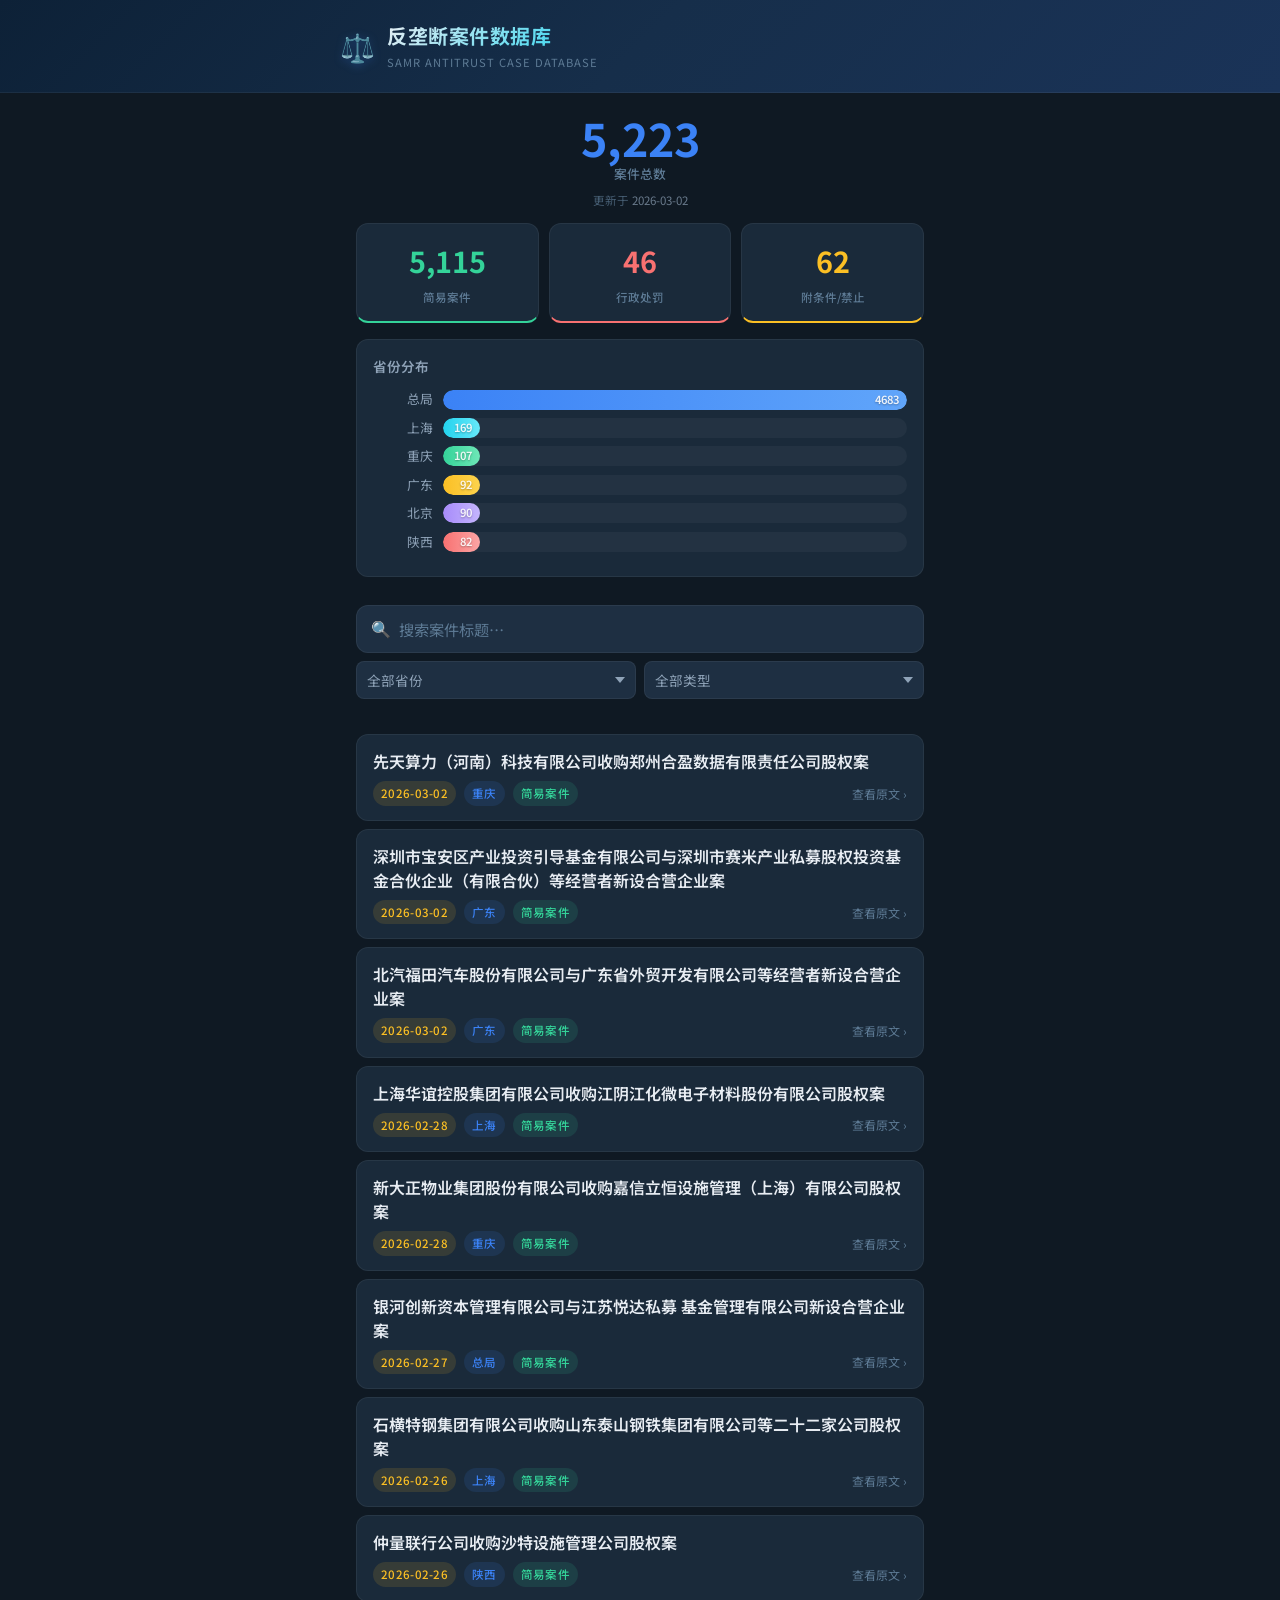
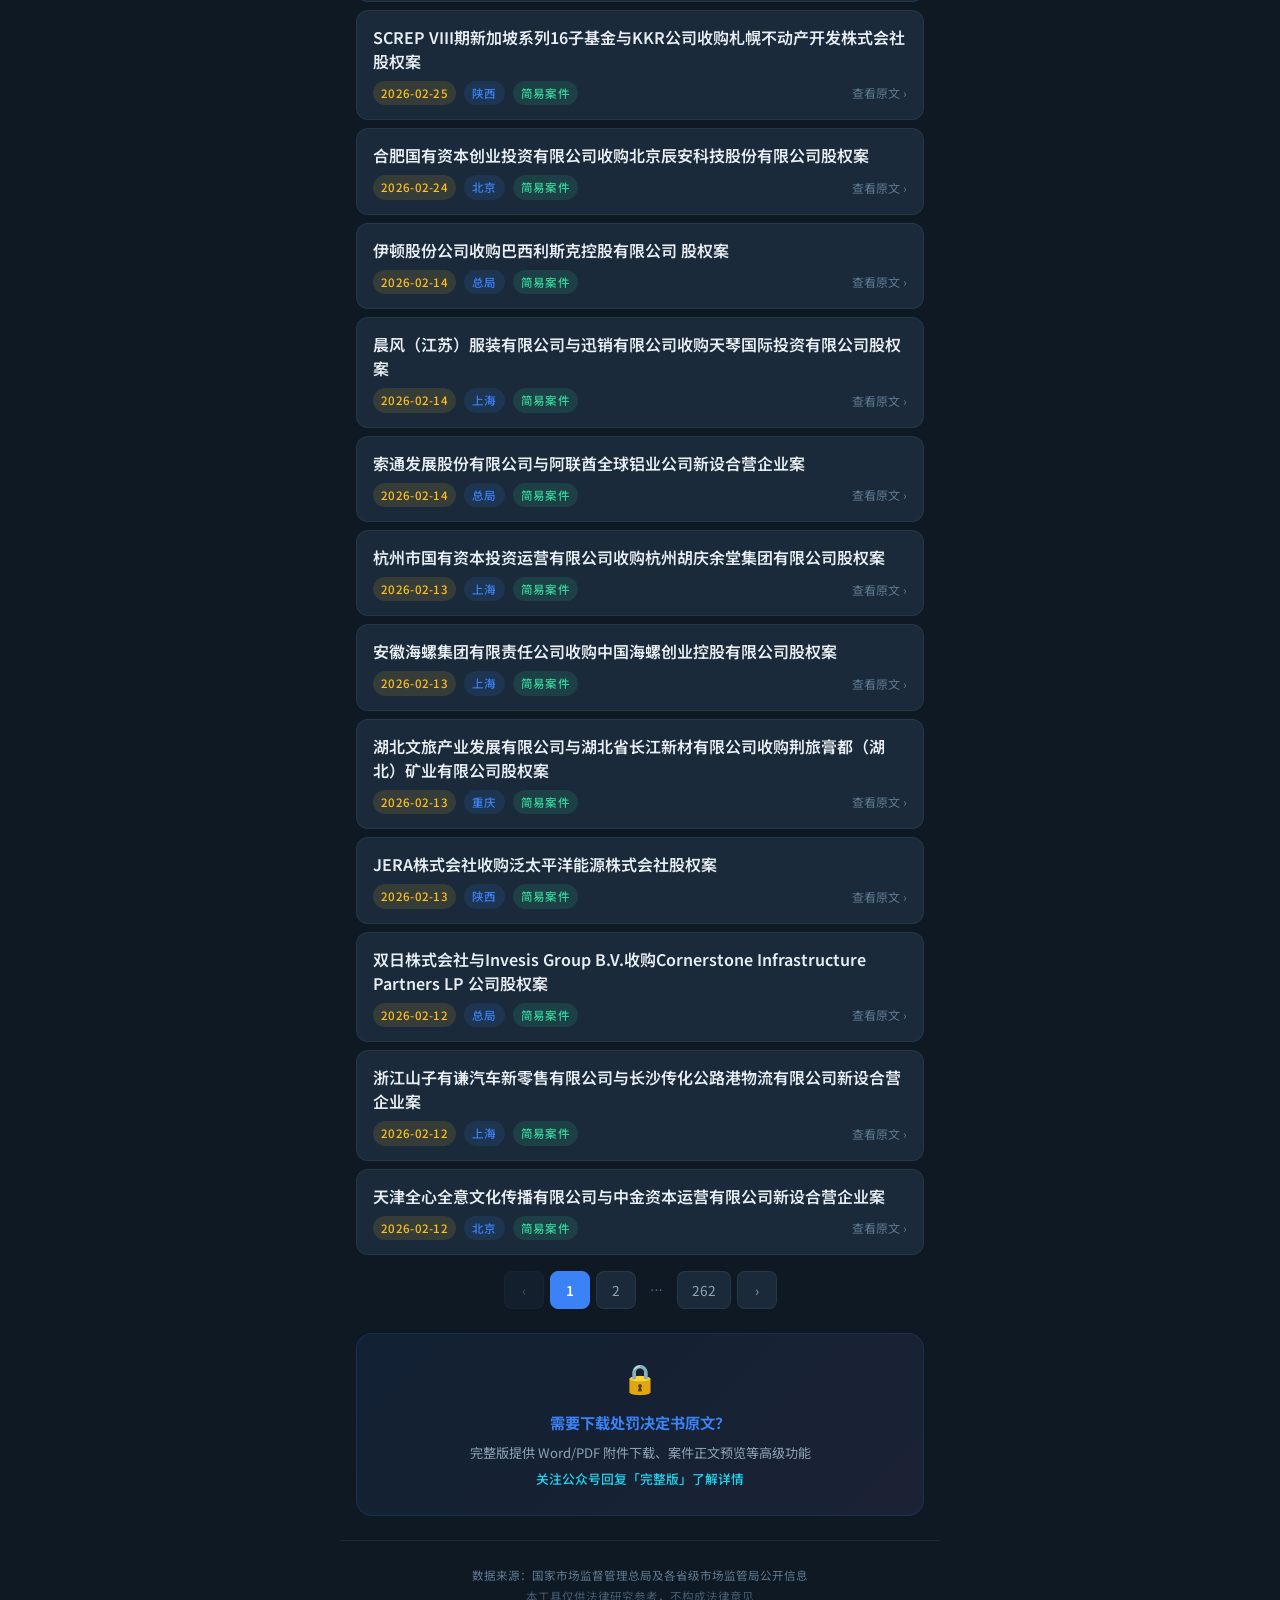
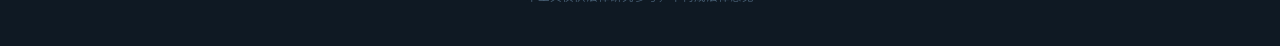
==== index.html @ b4201fc4 "Auto-deploy from samr-viewer 2026-03-03 07:52 UTC" ====
<!DOCTYPE html>
<html lang="zh-CN">

<head>
    <meta charset="UTF-8">
    <meta name="viewport" content="width=device-width, initial-scale=1.0, maximum-scale=1.0, user-scalable=no">
    <meta name="description" content="反垄断案件数据库 — 查询全国市场监管总局反垄断执法案件信息">
    <meta name="format-detection" content="telephone=no">
    <title>反垄断案件数据库</title>
    <link rel="preconnect" href="https://fonts.googleapis.com">
    <link rel="preconnect" href="https://fonts.gstatic.com" crossorigin>
    <link
        href="https://fonts.googleapis.com/css2?family=Inter:wght@400;500;600;700&family=Noto+Sans+SC:wght@400;500;600;700&display=swap"
        rel="stylesheet">
    <link rel="stylesheet" href="style.css">
</head>

<body>
    <!-- Header -->
    <header class="header">
        <div class="header-inner">
            <div class="logo">
                <span class="logo-icon">⚖️</span>
                <div class="logo-text">
                    <h1>反垄断案件数据库</h1>
                    <p class="subtitle">SAMR Antitrust Case Database</p>
                </div>
            </div>
        </div>
    </header>

    <!-- Stats Dashboard -->
    <section class="stats-section" id="stats-section">
        <div class="stats-header">
            <div class="stat-total-big" id="stat-total">—</div>
            <div class="stat-total-label">案件总数</div>
            <div class="stat-updated-small">更新于 <span id="stat-updated">—</span></div>
        </div>

        <div class="stats-grid">
            <div class="stat-card stat-cat-jyaj">
                <div class="stat-number" id="stat-jyaj">—</div>
                <div class="stat-label">简易案件</div>
            </div>
            <div class="stat-card stat-cat-xzcf">
                <div class="stat-number" id="stat-xzcf">—</div>
                <div class="stat-label">行政处罚</div>
            </div>
            <div class="stat-card stat-cat-ftj">
                <div class="stat-number" id="stat-ftj">—</div>
                <div class="stat-label">附条件/禁止</div>
            </div>
        </div>

        <!-- Province Distribution -->
        <div class="province-chart" id="province-chart">
            <h3 class="chart-title">省份分布</h3>
            <div class="chart-bars" id="chart-bars"></div>
        </div>
    </section>

    <!-- Search & Filter Bar -->
    <section class="search-section">
        <div class="search-bar">
            <span class="search-icon">🔍</span>
            <input type="text" id="search-input" placeholder="搜索案件标题…" autocomplete="off">
            <button class="clear-btn" id="clear-btn" title="清除搜索">✕</button>
        </div>
        <div class="filter-row">
            <select id="filter-province" class="filter-select">
                <option value="">全部省份</option>
            </select>
            <select id="filter-category" class="filter-select">
                <option value="">全部类型</option>
            </select>
        </div>
        <div class="result-count" id="result-count"></div>
    </section>

    <!-- Case List -->
    <section class="case-list" id="case-list">
        <div class="loading" id="loading">
            <div class="spinner"></div>
            <p>加载案件数据中…</p>
        </div>
    </section>

    <!-- Pagination -->
    <div class="pagination" id="pagination"></div>

    <!-- Upsell Banner -->
    <section class="upsell-banner">
        <div class="upsell-content">
            <span class="upsell-icon">🔒</span>
            <p><strong>需要下载处罚决定书原文？</strong></p>
            <p class="upsell-desc">完整版提供 Word/PDF 附件下载、案件正文预览等高级功能</p>
            <p class="upsell-contact">关注公众号回复「完整版」了解详情</p>
        </div>
    </section>

    <!-- Footer -->
    <footer class="footer">
        <p>数据来源：国家市场监督管理总局及各省级市场监管局公开信息</p>
        <p class="footer-disclaimer">本工具仅供法律研究参考，不构成法律意见</p>
    </footer>

    <script src="app.js"></script>
</body>

</html>
---- style.css ----
/* ===================================
   SAMR Public Viewer — Mobile-First CSS
   =================================== */

:root {
    /* Color System */
    --bg-primary: #0f1923;
    --bg-secondary: #162231;
    --bg-card: #1a2a3a;
    --bg-card-hover: #213344;
    --bg-input: #1e2f42;

    --text-primary: #e8edf3;
    --text-secondary: #8fa3b8;
    --text-muted: #5d7a94;

    --accent-blue: #3b82f6;
    --accent-cyan: #22d3ee;
    --accent-green: #34d399;
    --accent-amber: #fbbf24;
    --accent-purple: #a78bfa;
    --accent-red: #f87171;

    --border: rgba(255, 255, 255, 0.06);
    --shadow-sm: 0 1px 3px rgba(0, 0, 0, 0.3);
    --shadow-md: 0 4px 12px rgba(0, 0, 0, 0.4);
    --shadow-lg: 0 8px 30px rgba(0, 0, 0, 0.5);

    --radius-sm: 8px;
    --radius-md: 12px;
    --radius-lg: 16px;

    --font-sans: 'Noto Sans SC', 'Inter', -apple-system, BlinkMacSystemFont, 'Segoe UI', sans-serif;
}

* {
    margin: 0;
    padding: 0;
    box-sizing: border-box;
}

html {
    font-size: 16px;
    -webkit-text-size-adjust: 100%;
}

body {
    font-family: var(--font-sans);
    background: var(--bg-primary);
    color: var(--text-primary);
    line-height: 1.6;
    min-height: 100vh;
    -webkit-font-smoothing: antialiased;
    -moz-osx-font-smoothing: grayscale;
    overflow-x: hidden;
}

/* ========================
   Header
   ======================== */
.header {
    background: linear-gradient(135deg, #0d2137 0%, #162e4a 50%, #1a3358 100%);
    border-bottom: 1px solid var(--border);
    padding: 20px 16px;
    position: sticky;
    top: 0;
    z-index: 100;
    backdrop-filter: blur(20px);
}

.header-inner {
    max-width: 600px;
    margin: 0 auto;
}

.logo {
    display: flex;
    align-items: center;
    gap: 12px;
}

.logo-icon {
    font-size: 28px;
    filter: drop-shadow(0 2px 4px rgba(59, 130, 246, 0.3));
}

.logo-text h1 {
    font-size: 1.25rem;
    font-weight: 700;
    background: linear-gradient(135deg, var(--text-primary), var(--accent-cyan));
    -webkit-background-clip: text;
    -webkit-text-fill-color: transparent;
    background-clip: text;
    letter-spacing: 0.5px;
}

.subtitle {
    font-size: 0.7rem;
    color: var(--text-muted);
    font-weight: 400;
    letter-spacing: 1px;
    text-transform: uppercase;
    margin-top: 2px;
}

/* ========================
   Stats Section
   ======================== */
.stats-section {
    padding: 20px 16px;
    max-width: 600px;
    margin: 0 auto;
}

/* Total + Updated header */
.stats-header {
    text-align: center;
    margin-bottom: 14px;
}

.stat-total-big {
    font-size: 2.8rem;
    font-weight: 700;
    color: var(--accent-blue);
    line-height: 1.1;
}

.stat-total-label {
    font-size: 0.8rem;
    color: var(--text-muted);
    font-weight: 500;
    margin-top: 2px;
}

.stat-updated-small {
    font-size: 0.72rem;
    color: var(--text-muted);
    margin-top: 6px;
    opacity: 0.7;
}

.stat-updated-small span {
    color: var(--text-secondary);
}

/* Category cards */
.stats-grid {
    display: grid;
    grid-template-columns: repeat(3, 1fr);
    gap: 10px;
    margin-bottom: 16px;
}

.stat-card {
    background: var(--bg-card);
    border-radius: var(--radius-md);
    padding: 14px 10px;
    text-align: center;
    border: 1px solid var(--border);
    transition: transform 0.2s ease;
}

.stat-card:active {
    transform: scale(0.97);
}

.stat-number {
    font-size: 1.4rem;
    font-weight: 700;
    margin-bottom: 4px;
}

.stat-label {
    font-size: 0.72rem;
    color: var(--text-muted);
    font-weight: 500;
}

.stat-cat-jyaj .stat-number { color: var(--accent-green); }
.stat-cat-xzcf .stat-number { color: var(--accent-red); }
.stat-cat-ftj .stat-number { color: var(--accent-amber); }

.stat-cat-jyaj { border-bottom: 2px solid var(--accent-green); }
.stat-cat-xzcf { border-bottom: 2px solid var(--accent-red); }
.stat-cat-ftj { border-bottom: 2px solid var(--accent-amber); }

/* Province Chart */
.province-chart {
    background: var(--bg-card);
    border-radius: var(--radius-md);
    padding: 16px;
    border: 1px solid var(--border);
}

.chart-title {
    font-size: 0.85rem;
    color: var(--text-secondary);
    margin-bottom: 12px;
    font-weight: 600;
}

.chart-bar-row {
    display: flex;
    align-items: center;
    gap: 10px;
    margin-bottom: 8px;
}

.chart-bar-label {
    width: 60px;
    font-size: 0.8rem;
    color: var(--text-secondary);
    text-align: right;
    flex-shrink: 0;
}

.chart-bar-track {
    flex: 1;
    height: 20px;
    background: rgba(255, 255, 255, 0.04);
    border-radius: 10px;
    overflow: hidden;
    position: relative;
}

.chart-bar-fill {
    height: 100%;
    border-radius: 10px;
    transition: width 0.8s cubic-bezier(0.22, 1, 0.36, 1);
    position: relative;
}

.chart-bar-fill::after {
    content: attr(data-count);
    position: absolute;
    right: 8px;
    top: 50%;
    transform: translateY(-50%);
    font-size: 0.7rem;
    font-weight: 600;
    color: rgba(255, 255, 255, 0.9);
    text-shadow: 0 1px 2px rgba(0, 0, 0, 0.3);
}

.bar-color-0 { background: linear-gradient(90deg, #3b82f6, #60a5fa); }
.bar-color-1 { background: linear-gradient(90deg, #22d3ee, #67e8f9); }
.bar-color-2 { background: linear-gradient(90deg, #34d399, #6ee7b7); }
.bar-color-3 { background: linear-gradient(90deg, #fbbf24, #fcd34d); }
.bar-color-4 { background: linear-gradient(90deg, #a78bfa, #c4b5fd); }
.bar-color-5 { background: linear-gradient(90deg, #f87171, #fca5a5); }

/* ========================
   Search & Filter
   ======================== */
.search-section {
    padding: 0 16px 12px;
    max-width: 600px;
    margin: 0 auto;
    position: sticky;
    top: 76px;
    z-index: 90;
    background: var(--bg-primary);
    padding-top: 8px;
}

.search-bar {
    display: flex;
    align-items: center;
    background: var(--bg-input);
    border: 1px solid var(--border);
    border-radius: var(--radius-md);
    padding: 0 14px;
    transition: border-color 0.2s;
}

.search-bar:focus-within {
    border-color: var(--accent-blue);
    box-shadow: 0 0 0 3px rgba(59, 130, 246, 0.15);
}

.search-icon {
    font-size: 1rem;
    margin-right: 8px;
    flex-shrink: 0;
}

#search-input {
    flex: 1;
    background: none;
    border: none;
    color: var(--text-primary);
    font-size: 0.95rem;
    padding: 12px 0;
    outline: none;
    font-family: var(--font-sans);
}

#search-input::placeholder {
    color: var(--text-muted);
}

.clear-btn {
    background: none;
    border: none;
    color: var(--text-muted);
    font-size: 1rem;
    cursor: pointer;
    padding: 4px 8px;
    border-radius: 50%;
    display: none;
    transition: color 0.2s, background 0.2s;
}

.clear-btn.visible {
    display: block;
}

.clear-btn:hover {
    color: var(--text-primary);
    background: rgba(255, 255, 255, 0.08);
}

.filter-row {
    display: flex;
    gap: 8px;
    margin-top: 8px;
}

.filter-select {
    flex: 1;
    background: var(--bg-input);
    border: 1px solid var(--border);
    border-radius: var(--radius-sm);
    color: var(--text-secondary);
    font-size: 0.85rem;
    padding: 8px 10px;
    outline: none;
    font-family: var(--font-sans);
    appearance: none;
    -webkit-appearance: none;
    background-image: url("data:image/svg+xml,%3Csvg xmlns='http://www.w3.org/2000/svg' width='10' height='6' fill='%238fa3b8'%3E%3Cpath d='M0 0l5 6 5-6z'/%3E%3C/svg%3E");
    background-repeat: no-repeat;
    background-position: right 10px center;
    padding-right: 28px;
}

.filter-select:focus {
    border-color: var(--accent-blue);
}

.result-count {
    font-size: 0.8rem;
    color: var(--text-muted);
    margin-top: 8px;
    padding-left: 2px;
    min-height: 1.2em;
}

/* ========================
   Case List
   ======================== */
.case-list {
    max-width: 600px;
    margin: 0 auto;
    padding: 0 16px;
    min-height: 300px;
}

.loading {
    text-align: center;
    padding: 60px 0;
    color: var(--text-muted);
}

.spinner {
    width: 36px;
    height: 36px;
    border: 3px solid var(--border);
    border-top-color: var(--accent-blue);
    border-radius: 50%;
    animation: spin 0.8s linear infinite;
    margin: 0 auto 12px;
}

@keyframes spin {
    to { transform: rotate(360deg); }
}

/* Case Card */
.case-card {
    background: var(--bg-card);
    border: 1px solid var(--border);
    border-radius: var(--radius-md);
    padding: 14px 16px;
    margin-bottom: 8px;
    text-decoration: none;
    display: block;
    transition: background 0.2s, border-color 0.2s, transform 0.15s;
    cursor: pointer;
}

.case-card:active {
    transform: scale(0.98);
    background: var(--bg-card-hover);
}

@media (hover: hover) {
    .case-card:hover {
        background: var(--bg-card-hover);
        border-color: rgba(59, 130, 246, 0.2);
    }
}

.case-title {
    font-size: 0.93rem;
    font-weight: 600;
    color: var(--text-primary);
    line-height: 1.5;
    margin-bottom: 8px;
    display: -webkit-box;
    -webkit-line-clamp: 3;
    -webkit-box-orient: vertical;
    overflow: hidden;
}

.case-meta {
    display: flex;
    align-items: center;
    gap: 8px;
    flex-wrap: wrap;
}

.case-tag {
    display: inline-flex;
    align-items: center;
    font-size: 0.72rem;
    font-weight: 500;
    padding: 3px 8px;
    border-radius: 20px;
    letter-spacing: 0.3px;
}

.tag-date {
    background: rgba(251, 191, 36, 0.12);
    color: var(--accent-amber);
}

.tag-province {
    background: rgba(59, 130, 246, 0.12);
    color: var(--accent-blue);
}

.tag-category {
    background: rgba(52, 211, 153, 0.12);
    color: var(--accent-green);
}

.case-link-hint {
    margin-left: auto;
    font-size: 0.75rem;
    color: var(--text-muted);
    display: flex;
    align-items: center;
    gap: 3px;
}

/* Empty state */
.empty-state {
    text-align: center;
    padding: 50px 20px;
    color: var(--text-muted);
}

.empty-state .empty-icon {
    font-size: 2.5rem;
    margin-bottom: 12px;
    opacity: 0.6;
}

.empty-state .empty-text {
    font-size: 0.95rem;
}

/* ========================
   Pagination
   ======================== */
.pagination {
    max-width: 600px;
    margin: 16px auto;
    padding: 0 16px;
    display: flex;
    justify-content: center;
    align-items: center;
    gap: 6px;
    flex-wrap: wrap;
}

.page-btn {
    background: var(--bg-card);
    border: 1px solid var(--border);
    border-radius: var(--radius-sm);
    color: var(--text-secondary);
    font-size: 0.85rem;
    padding: 8px 14px;
    cursor: pointer;
    font-family: var(--font-sans);
    transition: all 0.2s;
    min-width: 40px;
    text-align: center;
}

.page-btn:hover {
    background: var(--bg-card-hover);
    border-color: var(--accent-blue);
}

.page-btn.active {
    background: var(--accent-blue);
    border-color: var(--accent-blue);
    color: #fff;
    font-weight: 600;
}

.page-btn:disabled {
    opacity: 0.4;
    cursor: not-allowed;
}

.page-info {
    font-size: 0.8rem;
    color: var(--text-muted);
    padding: 0 8px;
}

/* ========================
   Upsell Banner
   ======================== */
.upsell-banner {
    max-width: 600px;
    margin: 24px auto;
    padding: 0 16px;
}

.upsell-content {
    background: linear-gradient(135deg, rgba(59, 130, 246, 0.08), rgba(167, 139, 250, 0.08));
    border: 1px solid rgba(59, 130, 246, 0.15);
    border-radius: var(--radius-lg);
    padding: 20px;
    text-align: center;
}

.upsell-icon {
    font-size: 1.8rem;
    display: block;
    margin-bottom: 10px;
}

.upsell-content p {
    margin-bottom: 6px;
}

.upsell-content strong {
    color: var(--accent-blue);
    font-size: 0.95rem;
}

.upsell-desc {
    font-size: 0.82rem;
    color: var(--text-secondary);
}

.upsell-contact {
    font-size: 0.8rem;
    color: var(--accent-cyan);
    font-weight: 500;
    margin-top: 4px;
}

/* ========================
   Footer
   ======================== */
.footer {
    max-width: 600px;
    margin: 0 auto;
    padding: 24px 16px 40px;
    text-align: center;
    font-size: 0.72rem;
    color: var(--text-muted);
    line-height: 1.8;
    border-top: 1px solid var(--border);
}

.footer-disclaimer {
    opacity: 0.7;
}

/* ========================
   Animations
   ======================== */
@keyframes fadeIn {
    from { opacity: 0; transform: translateY(8px); }
    to { opacity: 1; transform: translateY(0); }
}

.case-card {
    animation: fadeIn 0.3s ease forwards;
}

/* Stagger animation */
.case-card:nth-child(1) { animation-delay: 0.02s; }
.case-card:nth-child(2) { animation-delay: 0.04s; }
.case-card:nth-child(3) { animation-delay: 0.06s; }
.case-card:nth-child(4) { animation-delay: 0.08s; }
.case-card:nth-child(5) { animation-delay: 0.1s; }
.case-card:nth-child(6) { animation-delay: 0.12s; }
.case-card:nth-child(7) { animation-delay: 0.14s; }
.case-card:nth-child(8) { animation-delay: 0.16s; }
.case-card:nth-child(9) { animation-delay: 0.18s; }
.case-card:nth-child(10) { animation-delay: 0.2s; }

/* ========================
   Responsive tweaks
   ======================== */
@media (min-width: 480px) {
    .stat-number { font-size: 1.8rem; }
    .case-title { font-size: 1rem; }
}
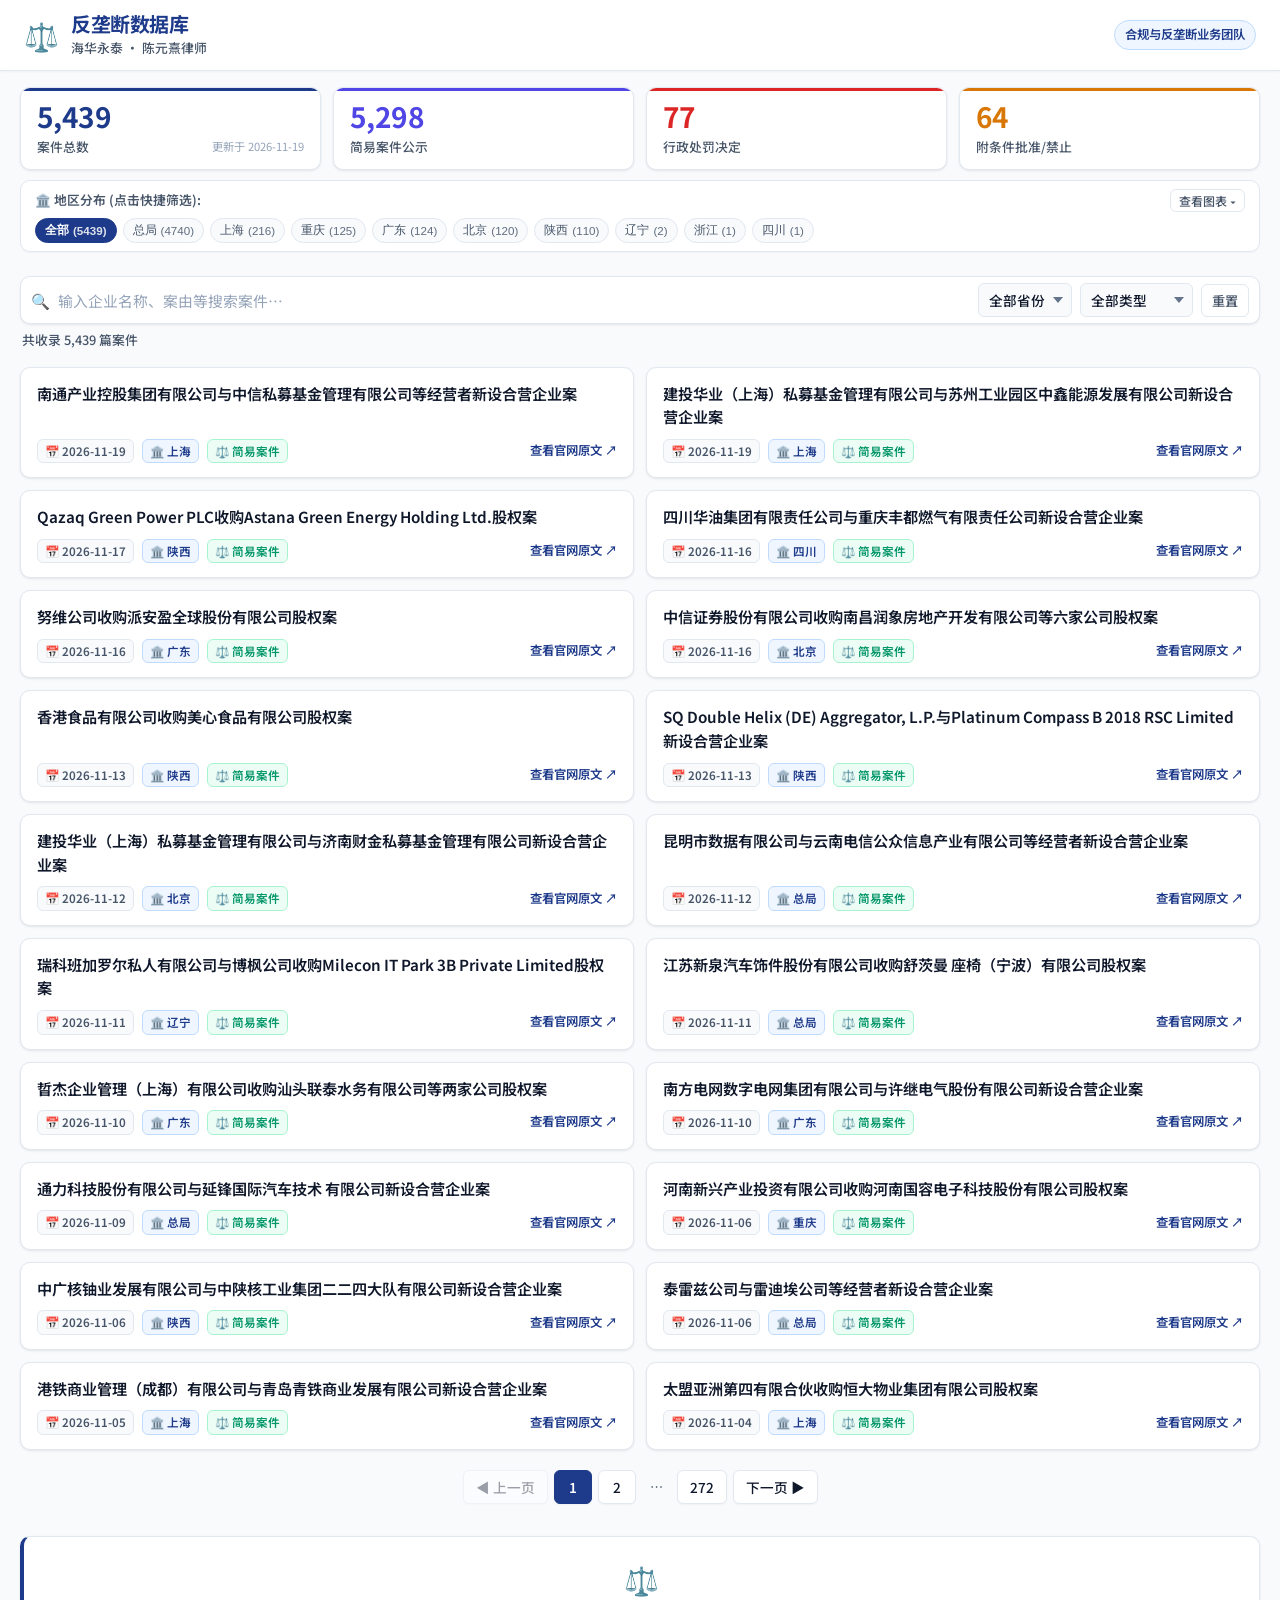
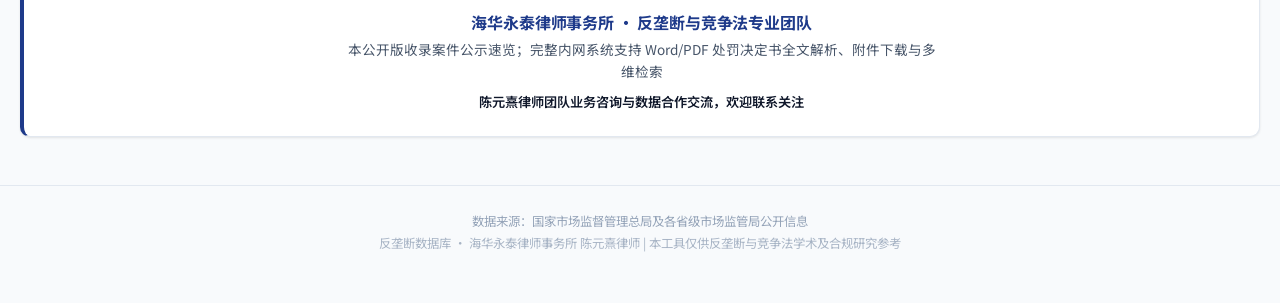
==== commit b10d1740: "Auto-deploy from samr-viewer 2026-11-19 11:54 UTC" ====
--- a/index.html
+++ b/index.html
@@ -1,110 +1,134 @@
-<!DOCTYPE html>
-<html lang="zh-CN">
-
-<head>
-    <meta charset="UTF-8">
-    <meta name="viewport" content="width=device-width, initial-scale=1.0, maximum-scale=1.0, user-scalable=no">
-    <meta name="description" content="反垄断案件数据库 — 查询全国市场监管总局反垄断执法案件信息">
-    <meta name="format-detection" content="telephone=no">
-    <title>反垄断案件数据库</title>
-    <link rel="preconnect" href="https://fonts.googleapis.com">
-    <link rel="preconnect" href="https://fonts.gstatic.com" crossorigin>
-    <link
-        href="https://fonts.googleapis.com/css2?family=Inter:wght@400;500;600;700&family=Noto+Sans+SC:wght@400;500;600;700&display=swap"
-        rel="stylesheet">
-    <link rel="stylesheet" href="style.css">
-</head>
-
-<body>
-    <!-- Header -->
-    <header class="header">
-        <div class="header-inner">
-            <div class="logo">
-                <span class="logo-icon">⚖️</span>
-                <div class="logo-text">
-                    <h1>反垄断案件数据库</h1>
-                    <p class="subtitle">SAMR Antitrust Case Database</p>
-                </div>
-            </div>
-        </div>
-    </header>
-
-    <!-- Stats Dashboard -->
-    <section class="stats-section" id="stats-section">
-        <div class="stats-header">
-            <div class="stat-total-big" id="stat-total">—</div>
-            <div class="stat-total-label">案件总数</div>
-            <div class="stat-updated-small">更新于 <span id="stat-updated">—</span></div>
-        </div>
-
-        <div class="stats-grid">
-            <div class="stat-card stat-cat-jyaj">
-                <div class="stat-number" id="stat-jyaj">—</div>
-                <div class="stat-label">简易案件</div>
-            </div>
-            <div class="stat-card stat-cat-xzcf">
-                <div class="stat-number" id="stat-xzcf">—</div>
-                <div class="stat-label">行政处罚</div>
-            </div>
-            <div class="stat-card stat-cat-ftj">
-                <div class="stat-number" id="stat-ftj">—</div>
-                <div class="stat-label">附条件/禁止</div>
-            </div>
-        </div>
-
-        <!-- Province Distribution -->
-        <div class="province-chart" id="province-chart">
-            <h3 class="chart-title">省份分布</h3>
-            <div class="chart-bars" id="chart-bars"></div>
-        </div>
-    </section>
-
-    <!-- Search & Filter Bar -->
-    <section class="search-section">
-        <div class="search-bar">
-            <span class="search-icon">🔍</span>
-            <input type="text" id="search-input" placeholder="搜索案件标题…" autocomplete="off">
-            <button class="clear-btn" id="clear-btn" title="清除搜索">✕</button>
-        </div>
-        <div class="filter-row">
-            <select id="filter-province" class="filter-select">
-                <option value="">全部省份</option>
-            </select>
-            <select id="filter-category" class="filter-select">
-                <option value="">全部类型</option>
-            </select>
-        </div>
-        <div class="result-count" id="result-count"></div>
-    </section>
-
-    <!-- Case List -->
-    <section class="case-list" id="case-list">
-        <div class="loading" id="loading">
-            <div class="spinner"></div>
-            <p>加载案件数据中…</p>
-        </div>
-    </section>
-
-    <!-- Pagination -->
-    <div class="pagination" id="pagination"></div>
-
-    <!-- Upsell Banner -->
-    <section class="upsell-banner">
-        <div class="upsell-content">
-            <span class="upsell-icon">🔒</span>
-            <p><strong>需要下载处罚决定书原文？</strong></p>
-            <p class="upsell-desc">完整版提供 Word/PDF 附件下载、案件正文预览等高级功能</p>
-            <p class="upsell-contact">关注公众号回复「完整版」了解详情</p>
-        </div>
-    </section>
-
-    <!-- Footer -->
-    <footer class="footer">
-        <p>数据来源：国家市场监督管理总局及各省级市场监管局公开信息</p>
-        <p class="footer-disclaimer">本工具仅供法律研究参考，不构成法律意见</p>
-    </footer>
-
-    <script src="app.js"></script>
-</body>
-
-</html>+<!DOCTYPE html>
+<html lang="zh-CN">
+
+<head>
+    <meta charset="UTF-8">
+    <meta name="viewport" content="width=device-width, initial-scale=1.0">
+    <meta name="description" content="反垄断数据库 — 海华永泰律师事务所 陈元熹律师团队倾力打造，全量收录国家市场监督管理总局及各省市反垄断执法、简易案件、行政处罚信息">
+    <meta name="format-detection" content="telephone=no">
+    <title>反垄断数据库 | 海华永泰 陈元熹律师</title>
+    <link rel="preconnect" href="https://fonts.googleapis.com">
+    <link rel="preconnect" href="https://fonts.gstatic.com" crossorigin>
+    <link
+        href="https://fonts.googleapis.com/css2?family=Inter:wght@400;500;600;700&family=Noto+Sans+SC:wght@400;500;600;700&display=swap"
+        rel="stylesheet">
+    <link rel="stylesheet" href="style.css">
+</head>
+
+<body>
+    <!-- Header -->
+    <header class="header">
+        <div class="header-inner">
+            <div class="logo">
+                <span class="logo-icon">⚖️</span>
+                <div class="logo-text">
+                    <h1>反垄断数据库</h1>
+                    <p class="subtitle">海华永泰 · 陈元熹律师</p>
+                </div>
+            </div>
+            <div class="header-badge">
+                <span class="lawyer-tag">合规与反垄断业务团队</span>
+            </div>
+        </div>
+    </header>
+
+    <!-- Main Container -->
+    <main class="main-container">
+        <!-- 紧凑型统计概览条 (桌面1行4列，移动端2x2) -->
+        <section class="stats-section" id="stats-section">
+            <div class="stats-grid">
+                <div class="stat-card stat-total-card">
+                    <div class="stat-number" id="stat-total">—</div>
+                    <div class="stat-label">
+                        <span>案件总数</span>
+                        <span class="stat-updated-tag">更新于 <span id="stat-updated">—</span></span>
+                    </div>
+                </div>
+                <div class="stat-card stat-cat-jyaj">
+                    <div class="stat-number" id="stat-jyaj">—</div>
+                    <div class="stat-label">简易案件公示</div>
+                </div>
+                <div class="stat-card stat-cat-xzcf">
+                    <div class="stat-number" id="stat-xzcf">—</div>
+                    <div class="stat-label">行政处罚决定</div>
+                </div>
+                <div class="stat-card stat-cat-ftj">
+                    <div class="stat-number" id="stat-ftj">—</div>
+                    <div class="stat-label">附条件批准/禁止</div>
+                </div>
+            </div>
+
+            <!-- 省份快捷胶囊筛选与图表折叠区 -->
+            <div class="province-bar-wrapper">
+                <div class="province-header-row">
+                    <span class="province-header-title">🏛️ 地区分布 (点击快捷筛选):</span>
+                    <button class="toggle-chart-btn" id="toggle-chart-btn" type="button">
+                        <span id="chart-btn-text">查看图表 ▾</span>
+                    </button>
+                </div>
+                <div class="province-chips" id="province-chips">
+                    <!-- 由 app.js 动态填充 -->
+                </div>
+                <div class="province-chart-drawer" id="province-chart-drawer" style="display: none;">
+                    <div class="province-chart" id="province-chart">
+                        <div class="chart-bars" id="chart-bars"></div>
+                    </div>
+                </div>
+            </div>
+        </section>
+
+        <!-- 搜索与筛选工具栏 (桌面单行横排，移动端自适应) -->
+        <section class="search-section">
+            <div class="search-filter-row">
+                <div class="search-bar">
+                    <span class="search-icon">🔍</span>
+                    <input type="text" id="search-input" placeholder="输入企业名称、案由等搜索案件…" autocomplete="off">
+                    <button class="clear-btn" id="clear-btn" title="清除搜索">✕</button>
+                </div>
+                <div class="filter-controls">
+                    <select id="filter-province" class="filter-select">
+                        <option value="">全部省份</option>
+                    </select>
+                    <select id="filter-category" class="filter-select">
+                        <option value="">全部类型</option>
+                    </select>
+                    <button class="reset-filter-btn" id="reset-filter-btn" title="重置全部筛选">重置</button>
+                </div>
+            </div>
+            <div class="result-count" id="result-count"></div>
+        </section>
+
+        <!-- 案件列表 (桌面自适应双列，移动端单列) -->
+        <section class="case-list-section">
+            <div class="case-list" id="case-list">
+                <div class="loading" id="loading">
+                    <div class="spinner"></div>
+                    <p>加载案件数据中…</p>
+                </div>
+            </div>
+        </section>
+
+        <!-- 分页器 -->
+        <div class="pagination" id="pagination"></div>
+
+        <!-- 专业服务与完整数据库 Banner -->
+        <section class="upsell-banner">
+            <div class="upsell-content">
+                <span class="upsell-icon">⚖️</span>
+                <p><strong>海华永泰律师事务所 · 反垄断与竞争法专业团队</strong></p>
+                <p class="upsell-desc">本公开版收录案件公示速览；完整内网系统支持 Word/PDF 处罚决定书全文解析、附件下载与多维检索</p>
+                <p class="upsell-contact">陈元熹律师团队业务咨询与数据合作交流，欢迎联系关注</p>
+            </div>
+        </section>
+    </main>
+
+    <!-- Footer -->
+    <footer class="footer">
+        <p>数据来源：国家市场监督管理总局及各省级市场监管局公开信息</p>
+        <p class="footer-disclaimer">反垄断数据库 · 海华永泰律师事务所 陈元熹律师 | 本工具仅供反垄断与竞争法学术及合规研究参考</p>
+    </footer>
+
+    <script src="app.js"></script>
+</body>
+
+</html>
--- a/style.css
+++ b/style.css
@@ -1,627 +1,817 @@
-/* ===================================
-   SAMR Public Viewer — Mobile-First CSS
-   =================================== */
-
-:root {
-    /* Color System */
-    --bg-primary: #0f1923;
-    --bg-secondary: #162231;
-    --bg-card: #1a2a3a;
-    --bg-card-hover: #213344;
-    --bg-input: #1e2f42;
-
-    --text-primary: #e8edf3;
-    --text-secondary: #8fa3b8;
-    --text-muted: #5d7a94;
-
-    --accent-blue: #3b82f6;
-    --accent-cyan: #22d3ee;
-    --accent-green: #34d399;
-    --accent-amber: #fbbf24;
-    --accent-purple: #a78bfa;
-    --accent-red: #f87171;
-
-    --border: rgba(255, 255, 255, 0.06);
-    --shadow-sm: 0 1px 3px rgba(0, 0, 0, 0.3);
-    --shadow-md: 0 4px 12px rgba(0, 0, 0, 0.4);
-    --shadow-lg: 0 8px 30px rgba(0, 0, 0, 0.5);
-
-    --radius-sm: 8px;
-    --radius-md: 12px;
-    --radius-lg: 16px;
-
-    --font-sans: 'Noto Sans SC', 'Inter', -apple-system, BlinkMacSystemFont, 'Segoe UI', sans-serif;
-}
-
-* {
-    margin: 0;
-    padding: 0;
-    box-sizing: border-box;
-}
-
-html {
-    font-size: 16px;
-    -webkit-text-size-adjust: 100%;
-}
-
-body {
-    font-family: var(--font-sans);
-    background: var(--bg-primary);
-    color: var(--text-primary);
-    line-height: 1.6;
-    min-height: 100vh;
-    -webkit-font-smoothing: antialiased;
-    -moz-osx-font-smoothing: grayscale;
-    overflow-x: hidden;
-}
-
-/* ========================
-   Header
-   ======================== */
-.header {
-    background: linear-gradient(135deg, #0d2137 0%, #162e4a 50%, #1a3358 100%);
-    border-bottom: 1px solid var(--border);
-    padding: 20px 16px;
-    position: sticky;
-    top: 0;
-    z-index: 100;
-    backdrop-filter: blur(20px);
-}
-
-.header-inner {
-    max-width: 600px;
-    margin: 0 auto;
-}
-
-.logo {
-    display: flex;
-    align-items: center;
-    gap: 12px;
-}
-
-.logo-icon {
-    font-size: 28px;
-    filter: drop-shadow(0 2px 4px rgba(59, 130, 246, 0.3));
-}
-
-.logo-text h1 {
-    font-size: 1.25rem;
-    font-weight: 700;
-    background: linear-gradient(135deg, var(--text-primary), var(--accent-cyan));
-    -webkit-background-clip: text;
-    -webkit-text-fill-color: transparent;
-    background-clip: text;
-    letter-spacing: 0.5px;
-}
-
-.subtitle {
-    font-size: 0.7rem;
-    color: var(--text-muted);
-    font-weight: 400;
-    letter-spacing: 1px;
-    text-transform: uppercase;
-    margin-top: 2px;
-}
-
-/* ========================
-   Stats Section
-   ======================== */
-.stats-section {
-    padding: 20px 16px;
-    max-width: 600px;
-    margin: 0 auto;
-}
-
-/* Total + Updated header */
-.stats-header {
-    text-align: center;
-    margin-bottom: 14px;
-}
-
-.stat-total-big {
-    font-size: 2.8rem;
-    font-weight: 700;
-    color: var(--accent-blue);
-    line-height: 1.1;
-}
-
-.stat-total-label {
-    font-size: 0.8rem;
-    color: var(--text-muted);
-    font-weight: 500;
-    margin-top: 2px;
-}
-
-.stat-updated-small {
-    font-size: 0.72rem;
-    color: var(--text-muted);
-    margin-top: 6px;
-    opacity: 0.7;
-}
-
-.stat-updated-small span {
-    color: var(--text-secondary);
-}
-
-/* Category cards */
-.stats-grid {
-    display: grid;
-    grid-template-columns: repeat(3, 1fr);
-    gap: 10px;
-    margin-bottom: 16px;
-}
-
-.stat-card {
-    background: var(--bg-card);
-    border-radius: var(--radius-md);
-    padding: 14px 10px;
-    text-align: center;
-    border: 1px solid var(--border);
-    transition: transform 0.2s ease;
-}
-
-.stat-card:active {
-    transform: scale(0.97);
-}
-
-.stat-number {
-    font-size: 1.4rem;
-    font-weight: 700;
-    margin-bottom: 4px;
-}
-
-.stat-label {
-    font-size: 0.72rem;
-    color: var(--text-muted);
-    font-weight: 500;
-}
-
-.stat-cat-jyaj .stat-number { color: var(--accent-green); }
-.stat-cat-xzcf .stat-number { color: var(--accent-red); }
-.stat-cat-ftj .stat-number { color: var(--accent-amber); }
-
-.stat-cat-jyaj { border-bottom: 2px solid var(--accent-green); }
-.stat-cat-xzcf { border-bottom: 2px solid var(--accent-red); }
-.stat-cat-ftj { border-bottom: 2px solid var(--accent-amber); }
-
-/* Province Chart */
-.province-chart {
-    background: var(--bg-card);
-    border-radius: var(--radius-md);
-    padding: 16px;
-    border: 1px solid var(--border);
-}
-
-.chart-title {
-    font-size: 0.85rem;
-    color: var(--text-secondary);
-    margin-bottom: 12px;
-    font-weight: 600;
-}
-
-.chart-bar-row {
-    display: flex;
-    align-items: center;
-    gap: 10px;
-    margin-bottom: 8px;
-}
-
-.chart-bar-label {
-    width: 60px;
-    font-size: 0.8rem;
-    color: var(--text-secondary);
-    text-align: right;
-    flex-shrink: 0;
-}
-
-.chart-bar-track {
-    flex: 1;
-    height: 20px;
-    background: rgba(255, 255, 255, 0.04);
-    border-radius: 10px;
-    overflow: hidden;
-    position: relative;
-}
-
-.chart-bar-fill {
-    height: 100%;
-    border-radius: 10px;
-    transition: width 0.8s cubic-bezier(0.22, 1, 0.36, 1);
-    position: relative;
-}
-
-.chart-bar-fill::after {
-    content: attr(data-count);
-    position: absolute;
-    right: 8px;
-    top: 50%;
-    transform: translateY(-50%);
-    font-size: 0.7rem;
-    font-weight: 600;
-    color: rgba(255, 255, 255, 0.9);
-    text-shadow: 0 1px 2px rgba(0, 0, 0, 0.3);
-}
-
-.bar-color-0 { background: linear-gradient(90deg, #3b82f6, #60a5fa); }
-.bar-color-1 { background: linear-gradient(90deg, #22d3ee, #67e8f9); }
-.bar-color-2 { background: linear-gradient(90deg, #34d399, #6ee7b7); }
-.bar-color-3 { background: linear-gradient(90deg, #fbbf24, #fcd34d); }
-.bar-color-4 { background: linear-gradient(90deg, #a78bfa, #c4b5fd); }
-.bar-color-5 { background: linear-gradient(90deg, #f87171, #fca5a5); }
-
-/* ========================
-   Search & Filter
-   ======================== */
-.search-section {
-    padding: 0 16px 12px;
-    max-width: 600px;
-    margin: 0 auto;
-    position: sticky;
-    top: 76px;
-    z-index: 90;
-    background: var(--bg-primary);
-    padding-top: 8px;
-}
-
-.search-bar {
-    display: flex;
-    align-items: center;
-    background: var(--bg-input);
-    border: 1px solid var(--border);
-    border-radius: var(--radius-md);
-    padding: 0 14px;
-    transition: border-color 0.2s;
-}
-
-.search-bar:focus-within {
-    border-color: var(--accent-blue);
-    box-shadow: 0 0 0 3px rgba(59, 130, 246, 0.15);
-}
-
-.search-icon {
-    font-size: 1rem;
-    margin-right: 8px;
-    flex-shrink: 0;
-}
-
-#search-input {
-    flex: 1;
-    background: none;
-    border: none;
-    color: var(--text-primary);
-    font-size: 0.95rem;
-    padding: 12px 0;
-    outline: none;
-    font-family: var(--font-sans);
-}
-
-#search-input::placeholder {
-    color: var(--text-muted);
-}
-
-.clear-btn {
-    background: none;
-    border: none;
-    color: var(--text-muted);
-    font-size: 1rem;
-    cursor: pointer;
-    padding: 4px 8px;
-    border-radius: 50%;
-    display: none;
-    transition: color 0.2s, background 0.2s;
-}
-
-.clear-btn.visible {
-    display: block;
-}
-
-.clear-btn:hover {
-    color: var(--text-primary);
-    background: rgba(255, 255, 255, 0.08);
-}
-
-.filter-row {
-    display: flex;
-    gap: 8px;
-    margin-top: 8px;
-}
-
-.filter-select {
-    flex: 1;
-    background: var(--bg-input);
-    border: 1px solid var(--border);
-    border-radius: var(--radius-sm);
-    color: var(--text-secondary);
-    font-size: 0.85rem;
-    padding: 8px 10px;
-    outline: none;
-    font-family: var(--font-sans);
-    appearance: none;
-    -webkit-appearance: none;
-    background-image: url("data:image/svg+xml,%3Csvg xmlns='http://www.w3.org/2000/svg' width='10' height='6' fill='%238fa3b8'%3E%3Cpath d='M0 0l5 6 5-6z'/%3E%3C/svg%3E");
-    background-repeat: no-repeat;
-    background-position: right 10px center;
-    padding-right: 28px;
-}
-
-.filter-select:focus {
-    border-color: var(--accent-blue);
-}
-
-.result-count {
-    font-size: 0.8rem;
-    color: var(--text-muted);
-    margin-top: 8px;
-    padding-left: 2px;
-    min-height: 1.2em;
-}
-
-/* ========================
-   Case List
-   ======================== */
-.case-list {
-    max-width: 600px;
-    margin: 0 auto;
-    padding: 0 16px;
-    min-height: 300px;
-}
-
-.loading {
-    text-align: center;
-    padding: 60px 0;
-    color: var(--text-muted);
-}
-
-.spinner {
-    width: 36px;
-    height: 36px;
-    border: 3px solid var(--border);
-    border-top-color: var(--accent-blue);
-    border-radius: 50%;
-    animation: spin 0.8s linear infinite;
-    margin: 0 auto 12px;
-}
-
-@keyframes spin {
-    to { transform: rotate(360deg); }
-}
-
-/* Case Card */
-.case-card {
-    background: var(--bg-card);
-    border: 1px solid var(--border);
-    border-radius: var(--radius-md);
-    padding: 14px 16px;
-    margin-bottom: 8px;
-    text-decoration: none;
-    display: block;
-    transition: background 0.2s, border-color 0.2s, transform 0.15s;
-    cursor: pointer;
-}
-
-.case-card:active {
-    transform: scale(0.98);
-    background: var(--bg-card-hover);
-}
-
-@media (hover: hover) {
-    .case-card:hover {
-        background: var(--bg-card-hover);
-        border-color: rgba(59, 130, 246, 0.2);
-    }
-}
-
-.case-title {
-    font-size: 0.93rem;
-    font-weight: 600;
-    color: var(--text-primary);
-    line-height: 1.5;
-    margin-bottom: 8px;
-    display: -webkit-box;
-    -webkit-line-clamp: 3;
-    -webkit-box-orient: vertical;
-    overflow: hidden;
-}
-
-.case-meta {
-    display: flex;
-    align-items: center;
-    gap: 8px;
-    flex-wrap: wrap;
-}
-
-.case-tag {
-    display: inline-flex;
-    align-items: center;
-    font-size: 0.72rem;
-    font-weight: 500;
-    padding: 3px 8px;
-    border-radius: 20px;
-    letter-spacing: 0.3px;
-}
-
-.tag-date {
-    background: rgba(251, 191, 36, 0.12);
-    color: var(--accent-amber);
-}
-
-.tag-province {
-    background: rgba(59, 130, 246, 0.12);
-    color: var(--accent-blue);
-}
-
-.tag-category {
-    background: rgba(52, 211, 153, 0.12);
-    color: var(--accent-green);
-}
-
-.case-link-hint {
-    margin-left: auto;
-    font-size: 0.75rem;
-    color: var(--text-muted);
-    display: flex;
-    align-items: center;
-    gap: 3px;
-}
-
-/* Empty state */
-.empty-state {
-    text-align: center;
-    padding: 50px 20px;
-    color: var(--text-muted);
-}
-
-.empty-state .empty-icon {
-    font-size: 2.5rem;
-    margin-bottom: 12px;
-    opacity: 0.6;
-}
-
-.empty-state .empty-text {
-    font-size: 0.95rem;
-}
-
-/* ========================
-   Pagination
-   ======================== */
-.pagination {
-    max-width: 600px;
-    margin: 16px auto;
-    padding: 0 16px;
-    display: flex;
-    justify-content: center;
-    align-items: center;
-    gap: 6px;
-    flex-wrap: wrap;
-}
-
-.page-btn {
-    background: var(--bg-card);
-    border: 1px solid var(--border);
-    border-radius: var(--radius-sm);
-    color: var(--text-secondary);
-    font-size: 0.85rem;
-    padding: 8px 14px;
-    cursor: pointer;
-    font-family: var(--font-sans);
-    transition: all 0.2s;
-    min-width: 40px;
-    text-align: center;
-}
-
-.page-btn:hover {
-    background: var(--bg-card-hover);
-    border-color: var(--accent-blue);
-}
-
-.page-btn.active {
-    background: var(--accent-blue);
-    border-color: var(--accent-blue);
-    color: #fff;
-    font-weight: 600;
-}
-
-.page-btn:disabled {
-    opacity: 0.4;
-    cursor: not-allowed;
-}
-
-.page-info {
-    font-size: 0.8rem;
-    color: var(--text-muted);
-    padding: 0 8px;
-}
-
-/* ========================
-   Upsell Banner
-   ======================== */
-.upsell-banner {
-    max-width: 600px;
-    margin: 24px auto;
-    padding: 0 16px;
-}
-
-.upsell-content {
-    background: linear-gradient(135deg, rgba(59, 130, 246, 0.08), rgba(167, 139, 250, 0.08));
-    border: 1px solid rgba(59, 130, 246, 0.15);
-    border-radius: var(--radius-lg);
-    padding: 20px;
-    text-align: center;
-}
-
-.upsell-icon {
-    font-size: 1.8rem;
-    display: block;
-    margin-bottom: 10px;
-}
-
-.upsell-content p {
-    margin-bottom: 6px;
-}
-
-.upsell-content strong {
-    color: var(--accent-blue);
-    font-size: 0.95rem;
-}
-
-.upsell-desc {
-    font-size: 0.82rem;
-    color: var(--text-secondary);
-}
-
-.upsell-contact {
-    font-size: 0.8rem;
-    color: var(--accent-cyan);
-    font-weight: 500;
-    margin-top: 4px;
-}
-
-/* ========================
-   Footer
-   ======================== */
-.footer {
-    max-width: 600px;
-    margin: 0 auto;
-    padding: 24px 16px 40px;
-    text-align: center;
-    font-size: 0.72rem;
-    color: var(--text-muted);
-    line-height: 1.8;
-    border-top: 1px solid var(--border);
-}
-
-.footer-disclaimer {
-    opacity: 0.7;
-}
-
-/* ========================
-   Animations
-   ======================== */
-@keyframes fadeIn {
-    from { opacity: 0; transform: translateY(8px); }
-    to { opacity: 1; transform: translateY(0); }
-}
-
-.case-card {
-    animation: fadeIn 0.3s ease forwards;
-}
-
-/* Stagger animation */
-.case-card:nth-child(1) { animation-delay: 0.02s; }
-.case-card:nth-child(2) { animation-delay: 0.04s; }
-.case-card:nth-child(3) { animation-delay: 0.06s; }
-.case-card:nth-child(4) { animation-delay: 0.08s; }
-.case-card:nth-child(5) { animation-delay: 0.1s; }
-.case-card:nth-child(6) { animation-delay: 0.12s; }
-.case-card:nth-child(7) { animation-delay: 0.14s; }
-.case-card:nth-child(8) { animation-delay: 0.16s; }
-.case-card:nth-child(9) { animation-delay: 0.18s; }
-.case-card:nth-child(10) { animation-delay: 0.2s; }
-
-/* ========================
-   Responsive tweaks
-   ======================== */
-@media (min-width: 480px) {
-    .stat-number { font-size: 1.8rem; }
-    .case-title { font-size: 1rem; }
-}
+/* ==========================================================================
+   SAMR Public Viewer — Responsive White & Indigo Design
+   反垄断数据库 | 海华永泰 陈元熹律师
+   ========================================================================== */
+
+:root {
+    /* 色彩系统 (权威藏青与纯白) */
+    --bg-primary: #ffffff;
+    --bg-secondary: #f8fafc;
+    --bg-card: #ffffff;
+    --bg-card-hover: #f1f5f9;
+    --bg-input: #ffffff;
+
+    --text-primary: #0f172a;    /* slate-900 */
+    --text-secondary: #475569;  /* slate-600 */
+    --text-muted: #94a3b8;      /* slate-400 */
+
+    --accent-blue: #1e3a8a;     /* 藏青 blue-900 */
+    --accent-hover: #1d4ed8;    /* blue-700 */
+    --accent-light: #eff6ff;    /* blue-50 */
+    --accent-border: #bfdbfe;   /* blue-200 */
+
+    --accent-green: #059669;    /* emerald-600 */
+    --accent-amber: #d97706;    /* amber-600 */
+    --accent-red: #dc2626;      /* red-600 */
+
+    --border: #e2e8f0;
+    --border-strong: #cbd5e1;
+
+    --shadow-xs: 0 1px 2px rgba(0, 0, 0, 0.04);
+    --shadow-sm: 0 1px 3px rgba(0, 0, 0, 0.06), 0 1px 2px rgba(0, 0, 0, 0.04);
+    --shadow-md: 0 4px 6px -1px rgba(0, 0, 0, 0.07), 0 2px 4px -1px rgba(0, 0, 0, 0.05);
+    --shadow-lg: 0 10px 25px -5px rgba(0, 0, 0, 0.08);
+
+    --radius-sm: 6px;
+    --radius-md: 10px;
+    --radius-lg: 14px;
+    --radius-full: 9999px;
+
+    --font-sans: 'Noto Sans SC', 'Inter', -apple-system, BlinkMacSystemFont, 'Segoe UI', 'Microsoft YaHei', sans-serif;
+}
+
+* {
+    margin: 0;
+    padding: 0;
+    box-sizing: border-box;
+}
+
+html {
+    font-size: 16px;
+    -webkit-text-size-adjust: 100%;
+    scroll-behavior: smooth;
+}
+
+body {
+    font-family: var(--font-sans);
+    background: var(--bg-secondary);
+    color: var(--text-primary);
+    line-height: 1.6;
+    min-height: 100vh;
+    -webkit-font-smoothing: antialiased;
+    -moz-osx-font-smoothing: grayscale;
+}
+
+/* ==========================================================================
+   Header
+   ========================================================================== */
+.header {
+    background: #ffffff;
+    border-bottom: 1px solid var(--border);
+    padding: 12px 24px;
+    position: sticky;
+    top: 0;
+    z-index: 100;
+    box-shadow: var(--shadow-xs);
+}
+
+.header-inner {
+    max-width: 1280px;
+    margin: 0 auto;
+    display: flex;
+    align-items: center;
+    justify-content: space-between;
+    gap: 16px;
+}
+
+.logo {
+    display: flex;
+    align-items: center;
+    gap: 12px;
+    text-decoration: none;
+}
+
+.logo-icon {
+    font-size: 28px;
+    line-height: 1;
+}
+
+.logo-text h1 {
+    font-size: 1.25rem;
+    font-weight: 700;
+    color: var(--accent-blue);
+    letter-spacing: -0.02em;
+    line-height: 1.2;
+}
+
+.subtitle {
+    font-size: 0.8rem;
+    color: var(--text-secondary);
+    font-weight: 500;
+    margin-top: 2px;
+}
+
+.header-badge {
+    display: flex;
+    align-items: center;
+}
+
+.lawyer-tag {
+    font-size: 0.775rem;
+    font-weight: 600;
+    background: var(--accent-light);
+    color: var(--accent-blue);
+    padding: 4px 10px;
+    border-radius: var(--radius-full);
+    border: 1px solid var(--accent-border);
+    white-space: nowrap;
+}
+
+/* ==========================================================================
+   Main Container
+   ========================================================================== */
+.main-container {
+    max-width: 1280px;
+    margin: 0 auto;
+    padding: 16px 20px 48px;
+}
+
+/* ==========================================================================
+   Compact Stats Section (一行式紧凑仪表盘)
+   ========================================================================== */
+.stats-section {
+    margin-bottom: 14px;
+}
+
+.stats-grid {
+    display: grid;
+    grid-template-columns: repeat(4, 1fr);
+    gap: 12px;
+    margin-bottom: 10px;
+}
+
+.stat-card {
+    background: #ffffff;
+    border-radius: var(--radius-md);
+    padding: 12px 16px;
+    border: 1px solid var(--border);
+    box-shadow: var(--shadow-sm);
+    display: flex;
+    flex-direction: column;
+    justify-content: center;
+    position: relative;
+    overflow: hidden;
+    transition: transform 0.15s ease, box-shadow 0.15s ease;
+}
+
+.stat-card:hover {
+    transform: translateY(-1px);
+    box-shadow: var(--shadow-md);
+}
+
+.stat-card::before {
+    content: '';
+    position: absolute;
+    top: 0;
+    left: 0;
+    right: 0;
+    height: 3px;
+    background: var(--border-strong);
+}
+
+.stat-total-card::before { background: var(--accent-blue); }
+.stat-cat-jyaj::before { background: #4f46e5; }
+.stat-cat-xzcf::before { background: var(--accent-red); }
+.stat-cat-ftj::before { background: var(--accent-amber); }
+
+.stat-number {
+    font-size: 1.75rem;
+    font-weight: 700;
+    line-height: 1.15;
+    font-variant-numeric: tabular-nums;
+    letter-spacing: -0.02em;
+}
+
+.stat-total-card .stat-number { color: var(--accent-blue); }
+.stat-cat-jyaj .stat-number { color: #4f46e5; }
+.stat-cat-xzcf .stat-number { color: var(--accent-red); }
+.stat-cat-ftj .stat-number { color: var(--accent-amber); }
+
+.stat-label {
+    font-size: 0.8rem;
+    color: var(--text-secondary);
+    font-weight: 500;
+    margin-top: 4px;
+    display: flex;
+    align-items: center;
+    justify-content: space-between;
+    gap: 6px;
+}
+
+.stat-updated-tag {
+    font-size: 0.7rem;
+    color: var(--text-muted);
+    font-weight: 400;
+    white-space: nowrap;
+}
+
+/* 省份分布折叠胶囊区 */
+.province-bar-wrapper {
+    background: #ffffff;
+    border: 1px solid var(--border);
+    border-radius: var(--radius-md);
+    padding: 8px 14px;
+    box-shadow: var(--shadow-xs);
+}
+
+.province-header-row {
+    display: flex;
+    align-items: center;
+    justify-content: space-between;
+    gap: 8px;
+    margin-bottom: 6px;
+}
+
+.province-header-title {
+    font-size: 0.8rem;
+    font-weight: 600;
+    color: var(--text-secondary);
+}
+
+.toggle-chart-btn {
+    background: transparent;
+    border: 1px solid var(--border);
+    color: var(--text-secondary);
+    padding: 2px 8px;
+    border-radius: var(--radius-sm);
+    font-size: 0.75rem;
+    cursor: pointer;
+    font-weight: 500;
+    transition: all 0.15s ease;
+    font-family: inherit;
+}
+
+.toggle-chart-btn:hover {
+    color: var(--accent-blue);
+    border-color: var(--accent-border);
+    background: var(--accent-light);
+}
+
+.province-chips {
+    display: flex;
+    flex-wrap: wrap;
+    gap: 6px;
+    align-items: center;
+}
+
+.province-chip {
+    display: inline-flex;
+    align-items: center;
+    gap: 4px;
+    padding: 3px 9px;
+    border-radius: var(--radius-full);
+    font-size: 0.775rem;
+    font-weight: 500;
+    background: var(--bg-secondary);
+    border: 1px solid var(--border);
+    color: var(--text-secondary);
+    cursor: pointer;
+    transition: all 0.15s ease;
+    user-select: none;
+    font-variant-numeric: tabular-nums;
+}
+
+.province-chip:hover {
+    border-color: var(--accent-border);
+    color: var(--accent-blue);
+    background: #ffffff;
+}
+
+.province-chip.active {
+    background: var(--accent-blue);
+    border-color: var(--accent-blue);
+    color: #ffffff;
+    font-weight: 600;
+}
+
+.province-chip .chip-count {
+    opacity: 0.85;
+    font-size: 0.725rem;
+}
+
+/* 省份可视化图表抽屉 */
+.province-chart-drawer {
+    margin-top: 10px;
+    padding-top: 10px;
+    border-top: 1px solid var(--border);
+}
+
+.chart-bars {
+    display: grid;
+    grid-template-columns: repeat(3, 1fr);
+    gap: 8px 16px;
+}
+
+.chart-bar-row {
+    display: flex;
+    align-items: center;
+    gap: 8px;
+}
+
+.chart-bar-label {
+    width: 44px;
+    font-size: 0.775rem;
+    color: var(--text-secondary);
+    text-align: right;
+    flex-shrink: 0;
+    font-weight: 500;
+}
+
+.chart-bar-track {
+    flex: 1;
+    height: 14px;
+    background: var(--bg-secondary);
+    border: 1px solid var(--border);
+    border-radius: 7px;
+    overflow: hidden;
+    position: relative;
+}
+
+.chart-bar-fill {
+    height: 100%;
+    border-radius: 7px;
+    transition: width 0.6s cubic-bezier(0.22, 1, 0.36, 1);
+    position: relative;
+}
+
+.chart-bar-fill::after {
+    content: attr(data-count);
+    position: absolute;
+    right: 6px;
+    top: 50%;
+    transform: translateY(-50%);
+    font-size: 0.65rem;
+    font-weight: 600;
+    color: #ffffff;
+    line-height: 1;
+}
+
+.bar-color-0 { background: #1e3a8a; }
+.bar-color-1 { background: #0284c7; }
+.bar-color-2 { background: #059669; }
+.bar-color-3 { background: #d97706; }
+.bar-color-4 { background: #7c3aed; }
+.bar-color-5 { background: #dc2626; }
+
+/* ==========================================================================
+   Search & Filter Section (桌面单行横排，极致节省空间)
+   ========================================================================== */
+.search-section {
+    position: sticky;
+    top: 64px;
+    z-index: 90;
+    background: var(--bg-secondary);
+    padding: 10px 0 8px;
+    margin-bottom: 8px;
+}
+
+.search-filter-row {
+    display: flex;
+    align-items: center;
+    gap: 10px;
+    background: #ffffff;
+    border: 1px solid var(--border);
+    border-radius: var(--radius-md);
+    padding: 6px 10px;
+    box-shadow: var(--shadow-sm);
+}
+
+.search-bar {
+    flex: 1;
+    display: flex;
+    align-items: center;
+    position: relative;
+}
+
+.search-icon {
+    font-size: 0.95rem;
+    margin-right: 8px;
+    color: var(--text-muted);
+    flex-shrink: 0;
+}
+
+#search-input {
+    width: 100%;
+    border: none;
+    background: transparent;
+    color: var(--text-primary);
+    font-size: 0.925rem;
+    outline: none;
+    font-family: var(--font-sans);
+    padding: 6px 0;
+}
+
+#search-input::placeholder {
+    color: var(--text-muted);
+}
+
+.clear-btn {
+    background: none;
+    border: none;
+    color: var(--text-muted);
+    font-size: 0.9rem;
+    cursor: pointer;
+    padding: 2px 6px;
+    display: none;
+    transition: color 0.15s;
+}
+
+.clear-btn.visible { display: block; }
+.clear-btn:hover { color: var(--text-primary); }
+
+.filter-controls {
+    display: flex;
+    align-items: center;
+    gap: 8px;
+    flex-shrink: 0;
+}
+
+.filter-select {
+    background: var(--bg-secondary);
+    border: 1px solid var(--border);
+    border-radius: var(--radius-sm);
+    color: var(--text-primary);
+    font-size: 0.85rem;
+    font-weight: 500;
+    padding: 6px 26px 6px 10px;
+    outline: none;
+    font-family: var(--font-sans);
+    appearance: none;
+    -webkit-appearance: none;
+    background-image: url("data:image/svg+xml,%3Csvg xmlns='http://www.w3.org/2000/svg' width='10' height='6' fill='%2364748b'%3E%3Cpath d='M0 0l5 6 5-6z'/%3E%3C/svg%3E");
+    background-repeat: no-repeat;
+    background-position: right 8px center;
+    cursor: pointer;
+    transition: border-color 0.15s ease;
+}
+
+.filter-select:focus {
+    border-color: var(--accent-blue);
+    background-color: #ffffff;
+}
+
+.reset-filter-btn {
+    background: transparent;
+    border: 1px solid var(--border);
+    color: var(--text-secondary);
+    padding: 6px 10px;
+    border-radius: var(--radius-sm);
+    font-size: 0.825rem;
+    cursor: pointer;
+    font-weight: 500;
+    transition: all 0.15s ease;
+    white-space: nowrap;
+    font-family: inherit;
+}
+
+.reset-filter-btn:hover {
+    color: var(--accent-red);
+    border-color: #fecaca;
+    background: #fef2f2;
+}
+
+.result-count {
+    font-size: 0.8rem;
+    color: var(--text-secondary);
+    margin-top: 6px;
+    padding-left: 2px;
+    min-height: 1.2em;
+    font-weight: 500;
+}
+
+/* ==========================================================================
+   Case List (桌面自适应双列网格，移动端单列)
+   ========================================================================== */
+.case-list-section {
+    min-height: 360px;
+}
+
+.case-list {
+    display: grid;
+    grid-template-columns: repeat(2, 1fr);
+    gap: 12px;
+}
+
+.loading {
+    grid-column: 1 / -1;
+    text-align: center;
+    padding: 60px 0;
+    color: var(--text-muted);
+}
+
+.spinner {
+    width: 32px;
+    height: 32px;
+    border: 3px solid var(--border);
+    border-top-color: var(--accent-blue);
+    border-radius: 50%;
+    animation: spin 0.8s linear infinite;
+    margin: 0 auto 12px;
+}
+
+@keyframes spin {
+    to { transform: rotate(360deg); }
+}
+
+/* 案件卡片 */
+.case-card {
+    background: #ffffff;
+    border: 1px solid var(--border);
+    border-radius: var(--radius-md);
+    padding: 14px 16px;
+    text-decoration: none;
+    display: flex;
+    flex-direction: column;
+    justify-content: space-between;
+    transition: border-color 0.15s ease, transform 0.15s ease, box-shadow 0.15s ease;
+    cursor: pointer;
+    box-shadow: var(--shadow-sm);
+    position: relative;
+    overflow: hidden;
+}
+
+.case-card::before {
+    content: '';
+    position: absolute;
+    left: 0;
+    top: 0;
+    bottom: 0;
+    width: 3px;
+    background: transparent;
+    transition: background-color 0.15s ease;
+}
+
+.case-card:hover {
+    border-color: #cbd5e1;
+    box-shadow: var(--shadow-md);
+    transform: translateY(-1px);
+}
+
+.case-card:hover::before {
+    background: var(--accent-blue);
+}
+
+.case-card:active {
+    transform: scale(0.99);
+}
+
+.case-title {
+    font-size: 0.95rem;
+    font-weight: 600;
+    color: var(--text-primary);
+    line-height: 1.55;
+    margin-bottom: 10px;
+    display: -webkit-box;
+    -webkit-line-clamp: 2;
+    -webkit-box-orient: vertical;
+    overflow: hidden;
+}
+
+.case-title mark {
+    background: #fef08a;
+    color: #854d0e;
+    padding: 0 2px;
+    border-radius: 2px;
+}
+
+.case-meta {
+    display: flex;
+    align-items: center;
+    gap: 8px;
+    flex-wrap: wrap;
+    font-variant-numeric: tabular-nums;
+}
+
+.case-tag {
+    display: inline-flex;
+    align-items: center;
+    font-size: 0.725rem;
+    font-weight: 600;
+    padding: 2px 7px;
+    border-radius: var(--radius-sm);
+}
+
+.tag-date {
+    background: var(--bg-secondary);
+    color: var(--text-secondary);
+    border: 1px solid var(--border);
+}
+
+.tag-province {
+    background: #eff6ff;
+    color: var(--accent-blue);
+    border: 1px solid #bfdbfe;
+}
+
+.tag-category {
+    background: #ecfdf5;
+    color: var(--accent-green);
+    border: 1px solid #a7f3d0;
+}
+
+.case-link-hint {
+    margin-left: auto;
+    font-size: 0.775rem;
+    color: var(--accent-blue);
+    font-weight: 600;
+    display: flex;
+    align-items: center;
+    gap: 2px;
+}
+
+/* 空状态 */
+.empty-state {
+    grid-column: 1 / -1;
+    text-align: center;
+    padding: 50px 20px;
+    color: var(--text-muted);
+}
+
+.empty-state .empty-icon {
+    font-size: 2.5rem;
+    margin-bottom: 10px;
+    opacity: 0.6;
+}
+
+.empty-state .empty-text {
+    font-size: 0.95rem;
+}
+
+/* ==========================================================================
+   Pagination
+   ========================================================================== */
+.pagination {
+    margin: 20px auto 0;
+    display: flex;
+    justify-content: center;
+    align-items: center;
+    gap: 6px;
+    flex-wrap: wrap;
+}
+
+.page-btn {
+    background: #ffffff;
+    border: 1px solid var(--border);
+    border-radius: var(--radius-sm);
+    color: var(--text-primary);
+    font-size: 0.85rem;
+    font-weight: 500;
+    padding: 6px 12px;
+    cursor: pointer;
+    font-family: var(--font-sans);
+    transition: all 0.15s;
+    min-width: 38px;
+    text-align: center;
+    box-shadow: var(--shadow-xs);
+}
+
+.page-btn:hover:not(:disabled) {
+    background: var(--bg-secondary);
+    border-color: var(--border-strong);
+}
+
+.page-btn.active {
+    background: var(--accent-blue);
+    border-color: var(--accent-blue);
+    color: #ffffff;
+    font-weight: 600;
+}
+
+.page-btn:disabled {
+    opacity: 0.4;
+    cursor: not-allowed;
+}
+
+.page-info {
+    font-size: 0.825rem;
+    color: var(--text-secondary);
+    padding: 0 8px;
+}
+
+/* ==========================================================================
+   Upsell & Professional Banner
+   ========================================================================== */
+.upsell-banner {
+    margin: 32px auto 0;
+}
+
+.upsell-content {
+    background: #ffffff;
+    border: 1px solid var(--border);
+    border-left: 4px solid var(--accent-blue);
+    border-radius: var(--radius-md);
+    padding: 20px 24px;
+    text-align: center;
+    box-shadow: var(--shadow-sm);
+}
+
+.upsell-icon {
+    font-size: 1.75rem;
+    display: block;
+    margin-bottom: 8px;
+}
+
+.upsell-content p {
+    margin-bottom: 4px;
+}
+
+.upsell-content strong {
+    color: var(--accent-blue);
+    font-size: 1rem;
+    letter-spacing: -0.01em;
+}
+
+.upsell-desc {
+    font-size: 0.85rem;
+    color: var(--text-secondary);
+    max-width: 600px;
+    margin: 4px auto !important;
+}
+
+.upsell-contact {
+    font-size: 0.825rem;
+    color: var(--text-primary);
+    font-weight: 600;
+    margin-top: 8px !important;
+}
+
+/* ==========================================================================
+   Footer
+   ========================================================================== */
+.footer {
+    max-width: 1280px;
+    margin: 0 auto;
+    padding: 24px 20px 48px;
+    text-align: center;
+    font-size: 0.775rem;
+    color: var(--text-muted);
+    line-height: 1.8;
+    border-top: 1px solid var(--border);
+}
+
+.footer-disclaimer {
+    opacity: 0.8;
+}
+
+/* ==========================================================================
+   Responsive Adaptations (Tablet & Mobile)
+   ========================================================================== */
+@media (max-width: 1024px) {
+    .case-list {
+        grid-template-columns: 1fr;
+    }
+    .chart-bars {
+        grid-template-columns: repeat(2, 1fr);
+    }
+}
+
+@media (max-width: 768px) {
+    .header {
+        padding: 10px 16px;
+    }
+    .header-inner {
+        flex-direction: column;
+        align-items: flex-start;
+        gap: 6px;
+    }
+    .header-badge {
+        display: none;
+    }
+    .main-container {
+        padding: 12px 14px 40px;
+    }
+    .stats-grid {
+        grid-template-columns: repeat(2, 1fr);
+        gap: 8px;
+    }
+    .stat-number {
+        font-size: 1.45rem;
+    }
+    .search-section {
+        top: 56px;
+    }
+    .search-filter-row {
+        flex-direction: column;
+        align-items: stretch;
+        gap: 8px;
+    }
+    .filter-controls {
+        width: 100%;
+    }
+    .filter-select {
+        flex: 1;
+    }
+    .chart-bars {
+        grid-template-columns: 1fr;
+    }
+}
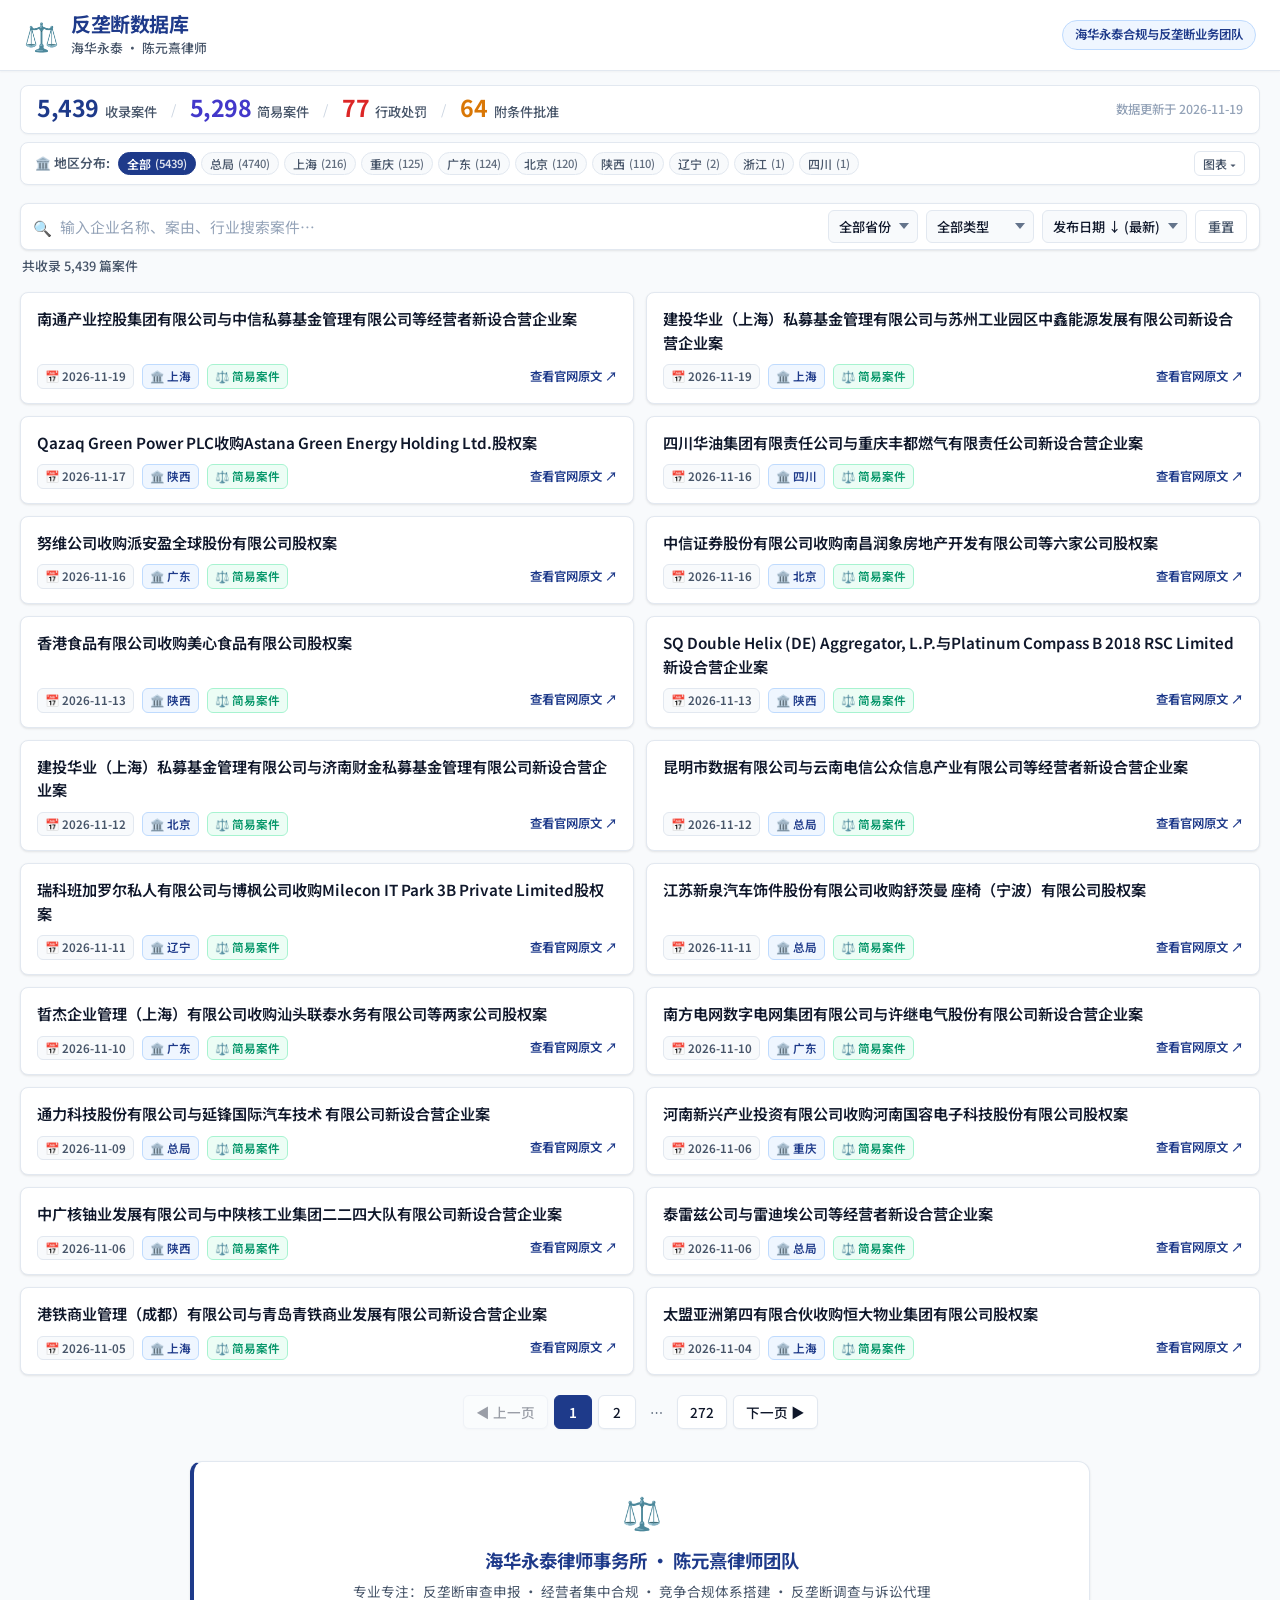
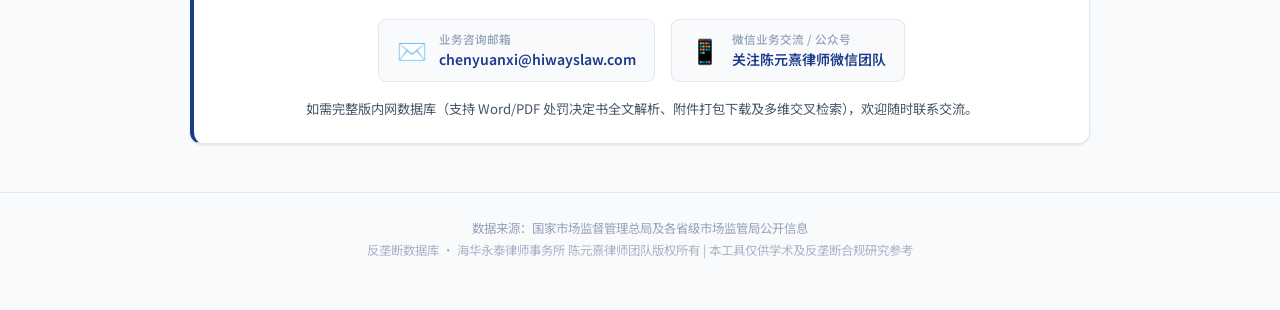
==== commit b438c56b: "Auto-deploy from samr-viewer 2026-11-19 12:02 UTC" ====
--- a/index.html
+++ b/index.html
@@ -12,11 +12,34 @@
     <link
         href="https://fonts.googleapis.com/css2?family=Inter:wght@400;500;600;700&family=Noto+Sans+SC:wght@400;500;600;700&display=swap"
         rel="stylesheet">
-    <link rel="stylesheet" href="style.css">
+    <!-- 加入版本时间戳参数强制破除浏览器对样式表的缓存 -->
+    <link rel="stylesheet" href="style.css?v=20261119_v2">
+    <!-- 关键布局内联兜底：保证无论浏览器是否缓存外部CSS，均100%生效全屏自适应与紧凑排版 -->
+    <style>
+        .header-inner, .main-container, .footer {
+            max-width: 1280px !important;
+            width: 100% !important;
+            margin-left: auto !important;
+            margin-right: auto !important;
+        }
+        @media (min-width: 900px) {
+            .case-list {
+                display: grid !important;
+                grid-template-columns: repeat(2, 1fr) !important;
+                gap: 12px !important;
+                max-width: 100% !important;
+            }
+            .search-filter-row {
+                display: flex !important;
+                flex-direction: row !important;
+                gap: 10px !important;
+            }
+        }
+    </style>
 </head>
 
 <body>
-    <!-- Header -->
+    <!-- 顶部导航与团队背书 -->
     <header class="header">
         <div class="header-inner">
             <div class="logo">
@@ -27,47 +50,48 @@
                 </div>
             </div>
             <div class="header-badge">
-                <span class="lawyer-tag">合规与反垄断业务团队</span>
+                <span class="lawyer-tag">海华永泰合规与反垄断业务团队</span>
             </div>
         </div>
     </header>
 
-    <!-- Main Container -->
+    <!-- 主工作区 -->
     <main class="main-container">
-        <!-- 紧凑型统计概览条 (桌面1行4列，移动端2x2) -->
-        <section class="stats-section" id="stats-section">
-            <div class="stats-grid">
-                <div class="stat-card stat-total-card">
-                    <div class="stat-number" id="stat-total">—</div>
-                    <div class="stat-label">
-                        <span>案件总数</span>
-                        <span class="stat-updated-tag">更新于 <span id="stat-updated">—</span></span>
-                    </div>
+        <!-- 1. 超紧凑极简数据微栏 (取代原先臃肿的大方块卡片，高集成度单行排版) -->
+        <section class="metrics-ribbon-section">
+            <div class="metrics-ribbon">
+                <div class="metric-item">
+                    <span class="metric-val" id="stat-total">—</span>
+                    <span class="metric-name">收录案件</span>
                 </div>
-                <div class="stat-card stat-cat-jyaj">
-                    <div class="stat-number" id="stat-jyaj">—</div>
-                    <div class="stat-label">简易案件公示</div>
+                <span class="metric-sep">/</span>
+                <div class="metric-item">
+                    <span class="metric-val cat-jyaj" id="stat-jyaj">—</span>
+                    <span class="metric-name">简易案件</span>
                 </div>
-                <div class="stat-card stat-cat-xzcf">
-                    <div class="stat-number" id="stat-xzcf">—</div>
-                    <div class="stat-label">行政处罚决定</div>
+                <span class="metric-sep">/</span>
+                <div class="metric-item">
+                    <span class="metric-val cat-xzcf" id="stat-xzcf">—</span>
+                    <span class="metric-name">行政处罚</span>
                 </div>
-                <div class="stat-card stat-cat-ftj">
-                    <div class="stat-number" id="stat-ftj">—</div>
-                    <div class="stat-label">附条件批准/禁止</div>
+                <span class="metric-sep">/</span>
+                <div class="metric-item">
+                    <span class="metric-val cat-ftj" id="stat-ftj">—</span>
+                    <span class="metric-name">附条件批准</span>
                 </div>
+                <div class="metric-updated">数据更新于 <span id="stat-updated">—</span></div>
             </div>
 
-            <!-- 省份快捷胶囊筛选与图表折叠区 -->
+            <!-- 2. 省份紧凑胶囊快速筛选 (横向紧凑微徽章，秒级直达过滤) -->
             <div class="province-bar-wrapper">
                 <div class="province-header-row">
-                    <span class="province-header-title">🏛️ 地区分布 (点击快捷筛选):</span>
-                    <button class="toggle-chart-btn" id="toggle-chart-btn" type="button">
-                        <span id="chart-btn-text">查看图表 ▾</span>
+                    <span class="province-header-title">🏛️ 地区分布:</span>
+                    <div class="province-chips" id="province-chips">
+                        <!-- 由 app.js 动态填充 -->
+                    </div>
+                    <button class="toggle-chart-btn" id="toggle-chart-btn" type="button" title="展开/收起柱状图">
+                        <span id="chart-btn-text">图表 ▾</span>
                     </button>
-                </div>
-                <div class="province-chips" id="province-chips">
-                    <!-- 由 app.js 动态填充 -->
                 </div>
                 <div class="province-chart-drawer" id="province-chart-drawer" style="display: none;">
                     <div class="province-chart" id="province-chart">
@@ -77,58 +101,81 @@
             </div>
         </section>
 
-        <!-- 搜索与筛选工具栏 (桌面单行横排，移动端自适应) -->
+        <!-- 3. 搜索与排序工具栏 (桌面端整齐单行横排，移动端自适应) -->
         <section class="search-section">
             <div class="search-filter-row">
                 <div class="search-bar">
                     <span class="search-icon">🔍</span>
-                    <input type="text" id="search-input" placeholder="输入企业名称、案由等搜索案件…" autocomplete="off">
+                    <input type="text" id="search-input" placeholder="输入企业名称、案由、行业搜索案件…" autocomplete="off">
                     <button class="clear-btn" id="clear-btn" title="清除搜索">✕</button>
                 </div>
                 <div class="filter-controls">
-                    <select id="filter-province" class="filter-select">
+                    <select id="filter-province" class="filter-select" title="按受托省局筛选">
                         <option value="">全部省份</option>
                     </select>
-                    <select id="filter-category" class="filter-select">
+                    <select id="filter-category" class="filter-select" title="按案件类型筛选">
                         <option value="">全部类型</option>
                     </select>
-                    <button class="reset-filter-btn" id="reset-filter-btn" title="重置全部筛选">重置</button>
+                    <select id="filter-sort" class="filter-select" title="排序规则">
+                        <option value="date_desc">发布日期 ↓ (最新)</option>
+                        <option value="date_asc">发布日期 ↑ (最早)</option>
+                        <option value="title_asc">案件标题 A-Z</option>
+                    </select>
+                    <button class="reset-filter-btn" id="reset-filter-btn" title="重置全部筛选与排序">重置</button>
                 </div>
             </div>
             <div class="result-count" id="result-count"></div>
         </section>
 
-        <!-- 案件列表 (桌面自适应双列，移动端单列) -->
+        <!-- 4. 案件列表 (电脑端双列自适应网格，手机端单列流) -->
         <section class="case-list-section">
             <div class="case-list" id="case-list">
                 <div class="loading" id="loading">
                     <div class="spinner"></div>
-                    <p>加载案件数据中…</p>
+                    <p>正在加载反垄断案件数据…</p>
                 </div>
             </div>
         </section>
 
-        <!-- 分页器 -->
+        <!-- 5. 分页器 -->
         <div class="pagination" id="pagination"></div>
 
-        <!-- 专业服务与完整数据库 Banner -->
-        <section class="upsell-banner">
+        <!-- 6. 业务咨询与专业合作 Banner -->
+        <section class="upsell-banner" id="contact-banner">
             <div class="upsell-content">
                 <span class="upsell-icon">⚖️</span>
-                <p><strong>海华永泰律师事务所 · 反垄断与竞争法专业团队</strong></p>
-                <p class="upsell-desc">本公开版收录案件公示速览；完整内网系统支持 Word/PDF 处罚决定书全文解析、附件下载与多维检索</p>
-                <p class="upsell-contact">陈元熹律师团队业务咨询与数据合作交流，欢迎联系关注</p>
+                <h3>海华永泰律师事务所 · 陈元熹律师团队</h3>
+                <p class="upsell-tagline">专业专注：反垄断审查申报 · 经营者集中合规 · 竞争合规体系搭建 · 反垄断调查与诉讼代理</p>
+                
+                <div class="contact-channels">
+                    <a href="mailto:chenyuanxi@hiwayslaw.com" class="contact-card-btn" id="email-contact-btn">
+                        <span class="btn-icon">✉️</span>
+                        <div class="btn-text">
+                            <span class="btn-label">业务咨询邮箱</span>
+                            <span class="btn-val" id="display-email">chenyuanxi@hiwayslaw.com</span>
+                        </div>
+                    </a>
+                    <div class="contact-card-btn wechat-channel" id="wechat-contact-btn">
+                        <span class="btn-icon">📱</span>
+                        <div class="btn-text">
+                            <span class="btn-label">微信业务交流 / 公众号</span>
+                            <span class="btn-val" id="display-wechat">关注陈元熹律师微信团队</span>
+                        </div>
+                    </div>
+                </div>
+
+                <p class="upsell-desc">如需完整版内网数据库（支持 Word/PDF 处罚决定书全文解析、附件打包下载及多维交叉检索），欢迎随时联系交流。</p>
             </div>
         </section>
     </main>
 
-    <!-- Footer -->
+    <!-- 底栏 -->
     <footer class="footer">
         <p>数据来源：国家市场监督管理总局及各省级市场监管局公开信息</p>
-        <p class="footer-disclaimer">反垄断数据库 · 海华永泰律师事务所 陈元熹律师 | 本工具仅供反垄断与竞争法学术及合规研究参考</p>
+        <p class="footer-disclaimer">反垄断数据库 · 海华永泰律师事务所 陈元熹律师团队版权所有 | 本工具仅供学术及反垄断合规研究参考</p>
     </footer>
 
-    <script src="app.js"></script>
+    <script src="app.js?v=20261119_v2"></script>
 </body>
 
 </html>
--- a/style.css
+++ b/style.css
@@ -1,21 +1,20 @@
 /* ==========================================================================
    SAMR Public Viewer — Responsive White & Indigo Design
-   反垄断数据库 | 海华永泰 陈元熹律师
+   反垄断数据库 | 海华永泰 陈元熹律师团队
    ========================================================================== */
 
 :root {
-    /* 色彩系统 (权威藏青与纯白) */
+    /* 核心色彩系统 */
     --bg-primary: #ffffff;
     --bg-secondary: #f8fafc;
     --bg-card: #ffffff;
     --bg-card-hover: #f1f5f9;
-    --bg-input: #ffffff;
-
-    --text-primary: #0f172a;    /* slate-900 */
-    --text-secondary: #475569;  /* slate-600 */
-    --text-muted: #94a3b8;      /* slate-400 */
-
-    --accent-blue: #1e3a8a;     /* 藏青 blue-900 */
+
+    --text-primary: #0f172a;    /* 墨黑 slate-900 */
+    --text-secondary: #475569;  /* 烟灰 slate-600 */
+    --text-muted: #94a3b8;      /* 浅灰 slate-400 */
+
+    --accent-blue: #1e3a8a;     /* 藏青权威主色 blue-900 */
     --accent-hover: #1d4ed8;    /* blue-700 */
     --accent-light: #eff6ff;    /* blue-50 */
     --accent-border: #bfdbfe;   /* blue-200 */
@@ -33,8 +32,8 @@
     --shadow-lg: 0 10px 25px -5px rgba(0, 0, 0, 0.08);
 
     --radius-sm: 6px;
-    --radius-md: 10px;
-    --radius-lg: 14px;
+    --radius-md: 8px;
+    --radius-lg: 12px;
     --radius-full: 9999px;
 
     --font-sans: 'Noto Sans SC', 'Inter', -apple-system, BlinkMacSystemFont, 'Segoe UI', 'Microsoft YaHei', sans-serif;
@@ -63,7 +62,7 @@
 }
 
 /* ==========================================================================
-   Header
+   Header (顶部导航与团队背书)
    ========================================================================== */
 .header {
     background: #ffffff;
@@ -77,6 +76,7 @@
 
 .header-inner {
     max-width: 1280px;
+    width: 100%;
     margin: 0 auto;
     display: flex;
     align-items: center;
@@ -121,101 +121,83 @@
     font-weight: 600;
     background: var(--accent-light);
     color: var(--accent-blue);
-    padding: 4px 10px;
+    padding: 4px 12px;
     border-radius: var(--radius-full);
     border: 1px solid var(--accent-border);
     white-space: nowrap;
 }
 
 /* ==========================================================================
-   Main Container
+   Main Container (全屏自适应，彻底消除 600px 限制)
    ========================================================================== */
 .main-container {
     max-width: 1280px;
+    width: 100%;
     margin: 0 auto;
-    padding: 16px 20px 48px;
-}
-
-/* ==========================================================================
-   Compact Stats Section (一行式紧凑仪表盘)
-   ========================================================================== */
-.stats-section {
-    margin-bottom: 14px;
-}
-
-.stats-grid {
-    display: grid;
-    grid-template-columns: repeat(4, 1fr);
-    gap: 12px;
+    padding: 14px 20px 48px;
+}
+
+/* ==========================================================================
+   1. 极简单行数据微栏 (取代原臃肿方块，高度从120px压缩到42px)
+   ========================================================================== */
+.metrics-ribbon-section {
     margin-bottom: 10px;
 }
 
-.stat-card {
+.metrics-ribbon {
     background: #ffffff;
+    border: 1px solid var(--border);
     border-radius: var(--radius-md);
-    padding: 12px 16px;
-    border: 1px solid var(--border);
-    box-shadow: var(--shadow-sm);
-    display: flex;
-    flex-direction: column;
-    justify-content: center;
-    position: relative;
-    overflow: hidden;
-    transition: transform 0.15s ease, box-shadow 0.15s ease;
-}
-
-.stat-card:hover {
-    transform: translateY(-1px);
-    box-shadow: var(--shadow-md);
-}
-
-.stat-card::before {
-    content: '';
-    position: absolute;
-    top: 0;
-    left: 0;
-    right: 0;
-    height: 3px;
-    background: var(--border-strong);
-}
-
-.stat-total-card::before { background: var(--accent-blue); }
-.stat-cat-jyaj::before { background: #4f46e5; }
-.stat-cat-xzcf::before { background: var(--accent-red); }
-.stat-cat-ftj::before { background: var(--accent-amber); }
-
-.stat-number {
-    font-size: 1.75rem;
+    padding: 10px 16px;
+    display: flex;
+    align-items: center;
+    flex-wrap: wrap;
+    gap: 10px 14px;
+    box-shadow: var(--shadow-xs);
+    margin-bottom: 8px;
+}
+
+.metric-item {
+    display: inline-flex;
+    align-items: baseline;
+    gap: 6px;
+}
+
+.metric-val {
+    font-size: 1.45rem;
     font-weight: 700;
-    line-height: 1.15;
+    color: var(--accent-blue);
     font-variant-numeric: tabular-nums;
     letter-spacing: -0.02em;
-}
-
-.stat-total-card .stat-number { color: var(--accent-blue); }
-.stat-cat-jyaj .stat-number { color: #4f46e5; }
-.stat-cat-xzcf .stat-number { color: var(--accent-red); }
-.stat-cat-ftj .stat-number { color: var(--accent-amber); }
-
-.stat-label {
-    font-size: 0.8rem;
-    color: var(--text-secondary);
-    font-weight: 500;
-    margin-top: 4px;
-    display: flex;
-    align-items: center;
-    justify-content: space-between;
-    gap: 6px;
-}
-
-.stat-updated-tag {
-    font-size: 0.7rem;
+    line-height: 1;
+}
+
+.metric-val.cat-jyaj { color: #4338ca; }
+.metric-val.cat-xzcf { color: var(--accent-red); }
+.metric-val.cat-ftj { color: var(--accent-amber); }
+
+.metric-name {
+    font-size: 0.825rem;
+    font-weight: 500;
+    color: var(--text-secondary);
+}
+
+.metric-sep {
+    color: #cbd5e1;
+    font-size: 0.85rem;
+    user-select: none;
+}
+
+.metric-updated {
+    margin-left: auto;
+    font-size: 0.775rem;
     color: var(--text-muted);
-    font-weight: 400;
-    white-space: nowrap;
-}
-
-/* 省份分布折叠胶囊区 */
+    font-weight: 500;
+}
+
+/* ==========================================================================
+   2. 省份紧凑胶囊快速筛选 (横向微徽章，秒级直达过滤)
+   ========================================================================== */
 .province-bar-wrapper {
     background: #ffffff;
     border: 1px solid var(--border);
@@ -227,40 +209,22 @@
 .province-header-row {
     display: flex;
     align-items: center;
-    justify-content: space-between;
     gap: 8px;
-    margin-bottom: 6px;
+    flex-wrap: wrap;
 }
 
 .province-header-title {
     font-size: 0.8rem;
     font-weight: 600;
     color: var(--text-secondary);
-}
-
-.toggle-chart-btn {
-    background: transparent;
-    border: 1px solid var(--border);
-    color: var(--text-secondary);
-    padding: 2px 8px;
-    border-radius: var(--radius-sm);
-    font-size: 0.75rem;
-    cursor: pointer;
-    font-weight: 500;
-    transition: all 0.15s ease;
-    font-family: inherit;
-}
-
-.toggle-chart-btn:hover {
-    color: var(--accent-blue);
-    border-color: var(--accent-border);
-    background: var(--accent-light);
+    white-space: nowrap;
 }
 
 .province-chips {
     display: flex;
     flex-wrap: wrap;
-    gap: 6px;
+    gap: 5px;
+    flex: 1;
     align-items: center;
 }
 
@@ -268,9 +232,9 @@
     display: inline-flex;
     align-items: center;
     gap: 4px;
-    padding: 3px 9px;
+    padding: 2px 8px;
     border-radius: var(--radius-full);
-    font-size: 0.775rem;
+    font-size: 0.75rem;
     font-weight: 500;
     background: var(--bg-secondary);
     border: 1px solid var(--border);
@@ -279,6 +243,7 @@
     transition: all 0.15s ease;
     user-select: none;
     font-variant-numeric: tabular-nums;
+    font-family: inherit;
 }
 
 .province-chip:hover {
@@ -296,10 +261,30 @@
 
 .province-chip .chip-count {
     opacity: 0.85;
-    font-size: 0.725rem;
-}
-
-/* 省份可视化图表抽屉 */
+    font-size: 0.7rem;
+}
+
+.toggle-chart-btn {
+    background: transparent;
+    border: 1px solid var(--border);
+    color: var(--text-secondary);
+    padding: 3px 8px;
+    border-radius: var(--radius-sm);
+    font-size: 0.75rem;
+    cursor: pointer;
+    font-weight: 500;
+    transition: all 0.15s ease;
+    font-family: inherit;
+    white-space: nowrap;
+    margin-left: auto;
+}
+
+.toggle-chart-btn:hover {
+    color: var(--accent-blue);
+    border-color: var(--accent-border);
+    background: var(--accent-light);
+}
+
 .province-chart-drawer {
     margin-top: 10px;
     padding-top: 10px;
@@ -364,25 +349,25 @@
 .bar-color-5 { background: #dc2626; }
 
 /* ==========================================================================
-   Search & Filter Section (桌面单行横排，极致节省空间)
+   3. 搜索与排序工具栏 (桌面单行横排，移动端自适应)
    ========================================================================== */
 .search-section {
     position: sticky;
-    top: 64px;
+    top: 60px;
     z-index: 90;
     background: var(--bg-secondary);
-    padding: 10px 0 8px;
+    padding: 8px 0;
     margin-bottom: 8px;
 }
 
 .search-filter-row {
     display: flex;
     align-items: center;
-    gap: 10px;
+    gap: 8px;
     background: #ffffff;
     border: 1px solid var(--border);
     border-radius: var(--radius-md);
-    padding: 6px 10px;
+    padding: 6px 12px;
     box-shadow: var(--shadow-sm);
 }
 
@@ -434,6 +419,7 @@
     align-items: center;
     gap: 8px;
     flex-shrink: 0;
+    flex-wrap: wrap;
 }
 
 .filter-select {
@@ -441,7 +427,7 @@
     border: 1px solid var(--border);
     border-radius: var(--radius-sm);
     color: var(--text-primary);
-    font-size: 0.85rem;
+    font-size: 0.825rem;
     font-weight: 500;
     padding: 6px 26px 6px 10px;
     outline: none;
@@ -464,7 +450,7 @@
     background: transparent;
     border: 1px solid var(--border);
     color: var(--text-secondary);
-    padding: 6px 10px;
+    padding: 6px 12px;
     border-radius: var(--radius-sm);
     font-size: 0.825rem;
     cursor: pointer;
@@ -490,7 +476,7 @@
 }
 
 /* ==========================================================================
-   Case List (桌面自适应双列网格，移动端单列)
+   4. 案件列表 (电脑端自适应双列网格，手机端单列)
    ========================================================================== */
 .case-list-section {
     min-height: 360px;
@@ -500,6 +486,7 @@
     display: grid;
     grid-template-columns: repeat(2, 1fr);
     gap: 12px;
+    width: 100%;
 }
 
 .loading {
@@ -523,7 +510,7 @@
     to { transform: rotate(360deg); }
 }
 
-/* 案件卡片 */
+/* 案件卡片设计 */
 .case-card {
     background: #ffffff;
     border: 1px solid var(--border);
@@ -648,7 +635,7 @@
 }
 
 /* ==========================================================================
-   Pagination
+   5. Pagination
    ========================================================================== */
 .pagination {
     margin: 20px auto 0;
@@ -699,7 +686,7 @@
 }
 
 /* ==========================================================================
-   Upsell & Professional Banner
+   6. 业务咨询与专业合作 Banner
    ========================================================================== */
 .upsell-banner {
     margin: 32px auto 0;
@@ -709,47 +696,96 @@
     background: #ffffff;
     border: 1px solid var(--border);
     border-left: 4px solid var(--accent-blue);
-    border-radius: var(--radius-md);
-    padding: 20px 24px;
+    border-radius: var(--radius-lg);
+    padding: 24px 28px;
     text-align: center;
     box-shadow: var(--shadow-sm);
+    max-width: 900px;
+    margin: 0 auto;
 }
 
 .upsell-icon {
-    font-size: 1.75rem;
+    font-size: 2rem;
     display: block;
     margin-bottom: 8px;
 }
 
-.upsell-content p {
-    margin-bottom: 4px;
-}
-
-.upsell-content strong {
+.upsell-content h3 {
+    font-size: 1.15rem;
     color: var(--accent-blue);
-    font-size: 1rem;
-    letter-spacing: -0.01em;
+    font-weight: 700;
+    margin-bottom: 6px;
+}
+
+.upsell-tagline {
+    font-size: 0.85rem;
+    color: var(--text-secondary);
+    margin-bottom: 16px;
+    line-height: 1.6;
+}
+
+.contact-channels {
+    display: flex;
+    justify-content: center;
+    gap: 16px;
+    margin: 16px 0;
+    flex-wrap: wrap;
+}
+
+.contact-card-btn {
+    display: inline-flex;
+    align-items: center;
+    gap: 12px;
+    padding: 10px 18px;
+    background: var(--bg-secondary);
+    border: 1px solid var(--border);
+    border-radius: var(--radius-md);
+    text-decoration: none;
+    color: inherit;
+    transition: all 0.15s ease;
+    cursor: pointer;
+    text-align: left;
+}
+
+.contact-card-btn:hover {
+    background: var(--accent-light);
+    border-color: var(--accent-border);
+}
+
+.btn-icon {
+    font-size: 1.5rem;
+}
+
+.btn-text {
+    display: flex;
+    flex-direction: column;
+}
+
+.btn-label {
+    font-size: 0.725rem;
+    color: var(--text-muted);
+    font-weight: 500;
+}
+
+.btn-val {
+    font-size: 0.875rem;
+    font-weight: 600;
+    color: var(--accent-blue);
 }
 
 .upsell-desc {
-    font-size: 0.85rem;
-    color: var(--text-secondary);
-    max-width: 600px;
-    margin: 4px auto !important;
-}
-
-.upsell-contact {
     font-size: 0.825rem;
-    color: var(--text-primary);
-    font-weight: 600;
-    margin-top: 8px !important;
-}
-
-/* ==========================================================================
-   Footer
+    color: var(--text-secondary);
+    margin-top: 14px;
+    line-height: 1.6;
+}
+
+/* ==========================================================================
+   7. Footer
    ========================================================================== */
 .footer {
     max-width: 1280px;
+    width: 100%;
     margin: 0 auto;
     padding: 24px 20px 48px;
     text-align: center;
@@ -764,14 +800,22 @@
 }
 
 /* ==========================================================================
-   Responsive Adaptations (Tablet & Mobile)
-   ========================================================================== */
-@media (max-width: 1024px) {
+   8. 响应式规则 (Responsive Breakdown)
+   ========================================================================== */
+@media (max-width: 900px) {
     .case-list {
         grid-template-columns: 1fr;
     }
     .chart-bars {
         grid-template-columns: repeat(2, 1fr);
+    }
+    .metrics-ribbon {
+        justify-content: flex-start;
+    }
+    .metric-updated {
+        width: 100%;
+        margin-left: 0;
+        margin-top: 4px;
     }
 }
 
@@ -788,17 +832,10 @@
         display: none;
     }
     .main-container {
-        padding: 12px 14px 40px;
-    }
-    .stats-grid {
-        grid-template-columns: repeat(2, 1fr);
-        gap: 8px;
-    }
-    .stat-number {
-        font-size: 1.45rem;
+        padding: 10px 14px 40px;
     }
     .search-section {
-        top: 56px;
+        top: 54px;
     }
     .search-filter-row {
         flex-direction: column;
@@ -807,9 +844,11 @@
     }
     .filter-controls {
         width: 100%;
+        gap: 6px;
     }
     .filter-select {
         flex: 1;
+        min-width: 110px;
     }
     .chart-bars {
         grid-template-columns: 1fr;
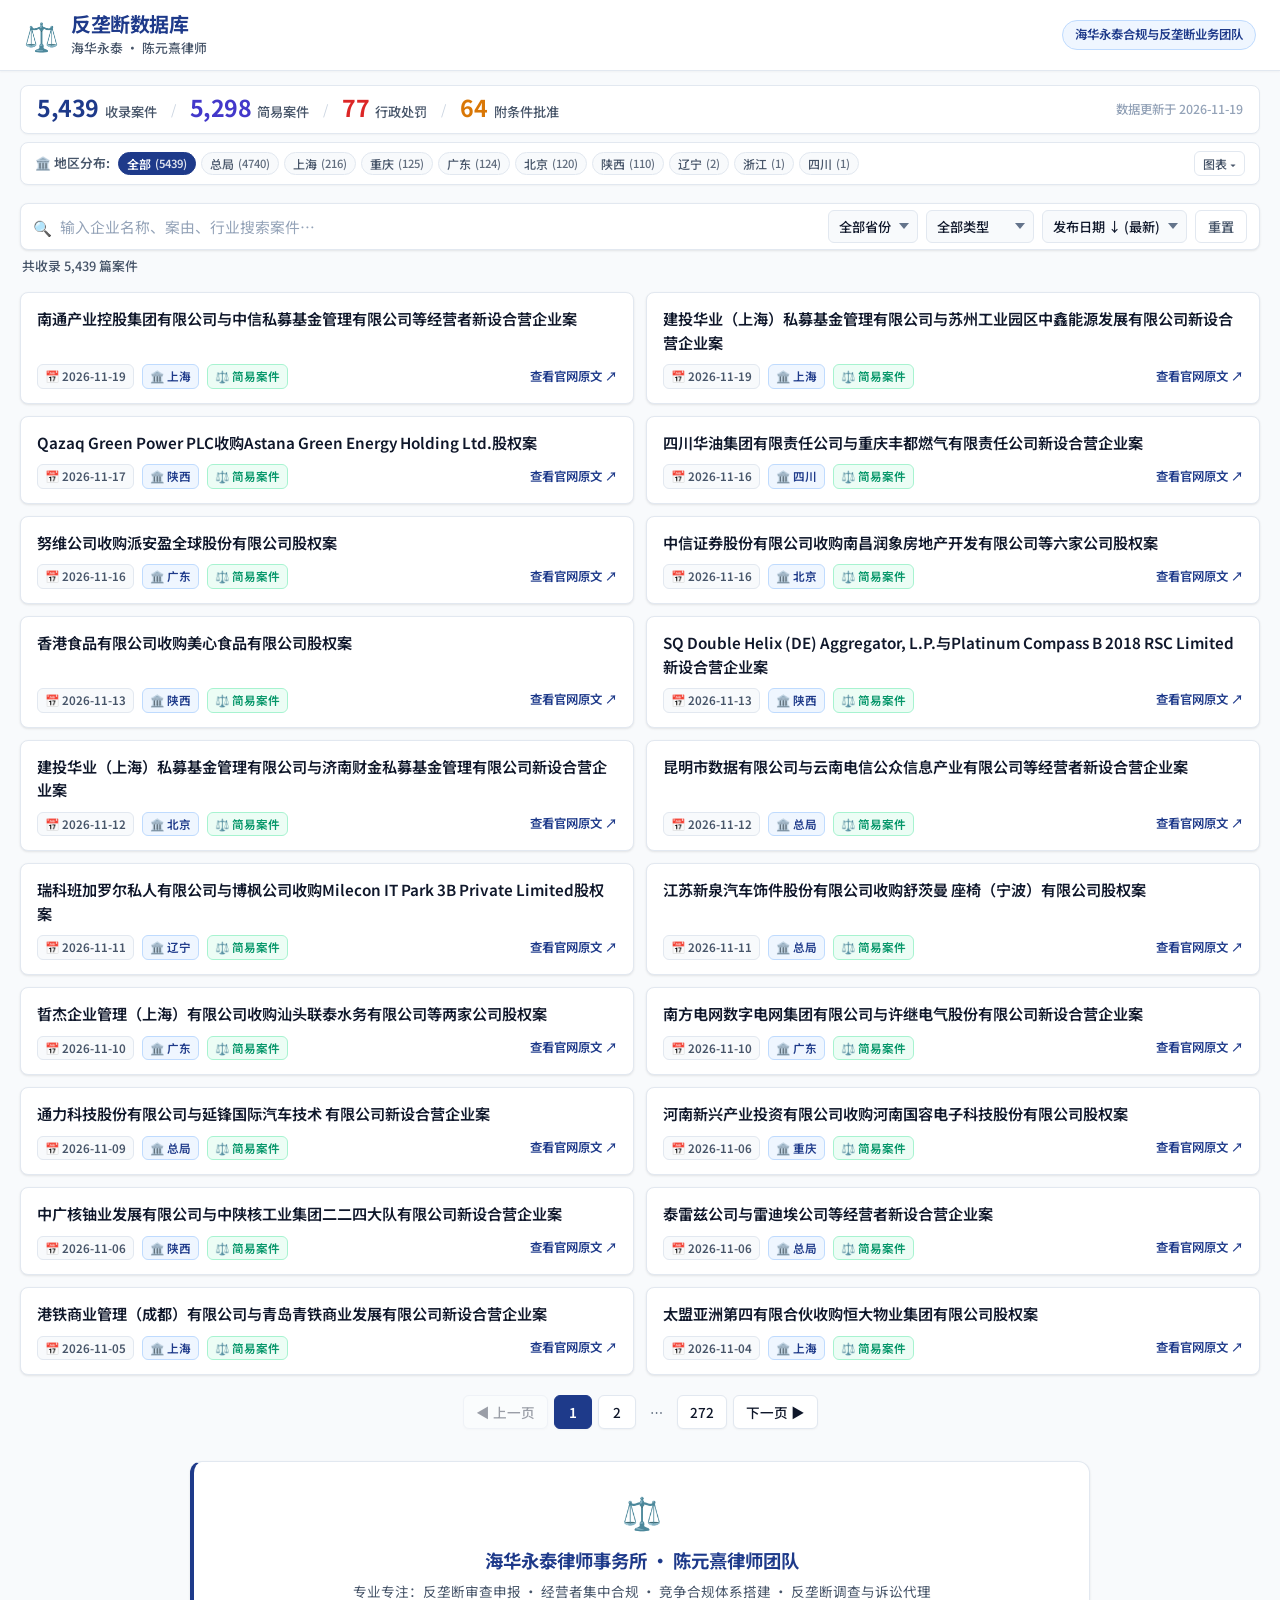
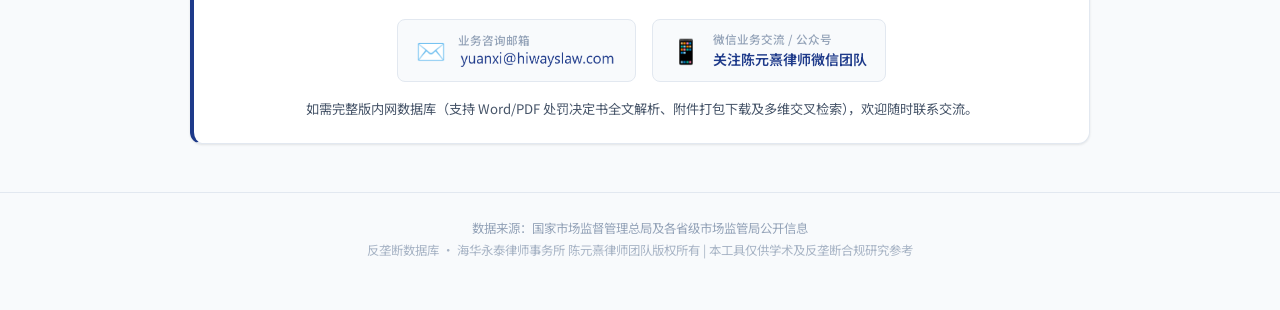
==== commit 60ed6d64: "Auto-deploy from samr-viewer 2026-11-19 12:44 UTC" ====
--- a/index.html
+++ b/index.html
@@ -13,7 +13,7 @@
         href="https://fonts.googleapis.com/css2?family=Inter:wght@400;500;600;700&family=Noto+Sans+SC:wght@400;500;600;700&display=swap"
         rel="stylesheet">
     <!-- 加入版本时间戳参数强制破除浏览器对样式表的缓存 -->
-    <link rel="stylesheet" href="style.css?v=20261119_v2">
+    <link rel="stylesheet" href="style.css?v=20261119_v3">
     <!-- 关键布局内联兜底：保证无论浏览器是否缓存外部CSS，均100%生效全屏自适应与紧凑排版 -->
     <style>
         .header-inner, .main-container, .footer {
@@ -148,13 +148,13 @@
                 <p class="upsell-tagline">专业专注：反垄断审查申报 · 经营者集中合规 · 竞争合规体系搭建 · 反垄断调查与诉讼代理</p>
                 
                 <div class="contact-channels">
-                    <a href="mailto:chenyuanxi@hiwayslaw.com" class="contact-card-btn" id="email-contact-btn">
+                    <div class="contact-card-btn email-channel" id="email-contact-btn" title="点击发起邮件咨询 (已防垃圾邮件爬虫)">
                         <span class="btn-icon">✉️</span>
                         <div class="btn-text">
                             <span class="btn-label">业务咨询邮箱</span>
-                            <span class="btn-val" id="display-email">chenyuanxi@hiwayslaw.com</span>
+                            <span class="btn-val"><img src="email.png?v=20261119" alt="联系邮箱" class="email-img"></span>
                         </div>
-                    </a>
+                    </div>
                     <div class="contact-card-btn wechat-channel" id="wechat-contact-btn">
                         <span class="btn-icon">📱</span>
                         <div class="btn-text">
--- a/style.css
+++ b/style.css
@@ -771,6 +771,15 @@
     font-size: 0.875rem;
     font-weight: 600;
     color: var(--accent-blue);
+    display: flex;
+    align-items: center;
+}
+
+.email-img {
+    height: 19px;
+    width: auto;
+    display: inline-block;
+    vertical-align: middle;
 }
 
 .upsell-desc {
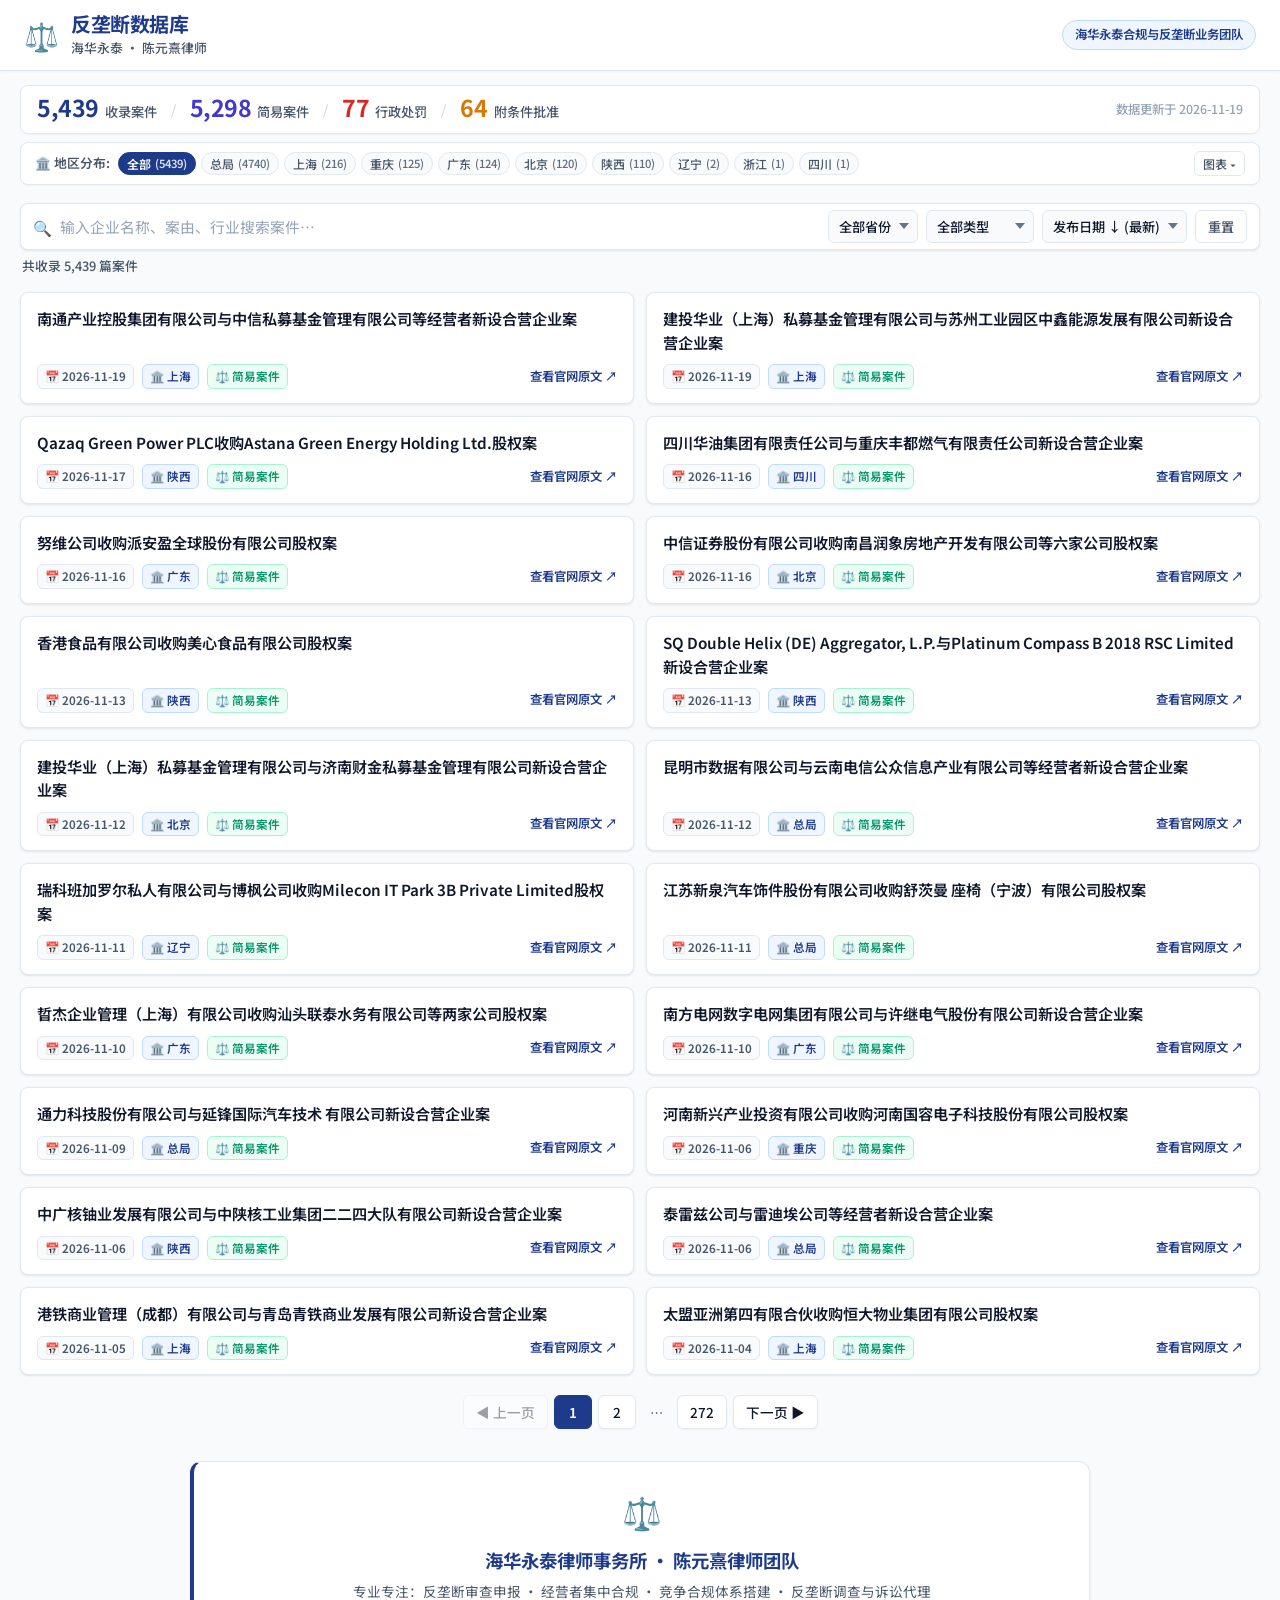
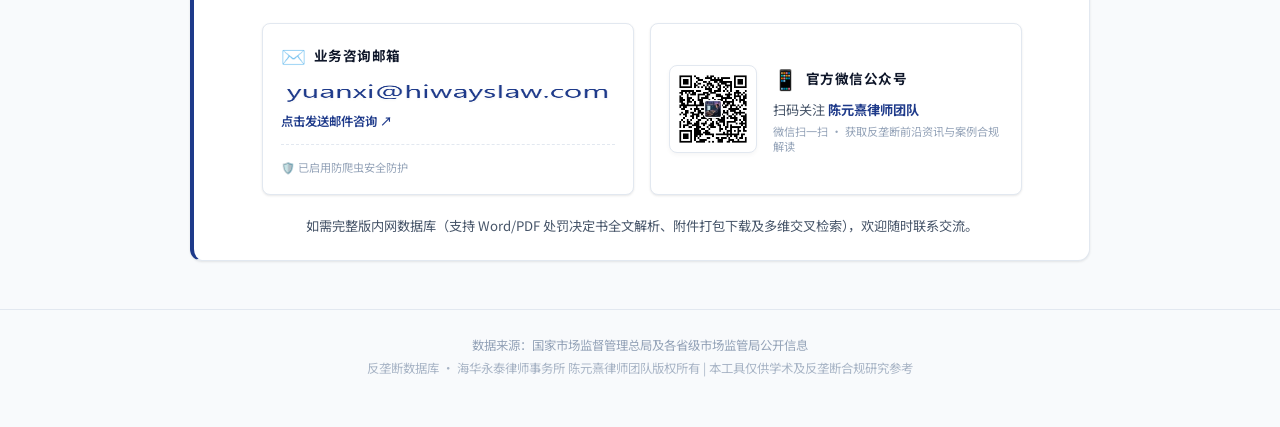
==== commit c518c7c7: "Auto-deploy from samr-viewer 2026-11-19 13:08 UTC" ====
--- a/index.html
+++ b/index.html
@@ -13,7 +13,7 @@
         href="https://fonts.googleapis.com/css2?family=Inter:wght@400;500;600;700&family=Noto+Sans+SC:wght@400;500;600;700&display=swap"
         rel="stylesheet">
     <!-- 加入版本时间戳参数强制破除浏览器对样式表的缓存 -->
-    <link rel="stylesheet" href="style.css?v=20261119_v3">
+    <link rel="stylesheet" href="style.css?v=20261119_v5">
     <!-- 关键布局内联兜底：保证无论浏览器是否缓存外部CSS，均100%生效全屏自适应与紧凑排版 -->
     <style>
         .header-inner, .main-container, .footer {
@@ -148,18 +148,33 @@
                 <p class="upsell-tagline">专业专注：反垄断审查申报 · 经营者集中合规 · 竞争合规体系搭建 · 反垄断调查与诉讼代理</p>
                 
                 <div class="contact-channels">
-                    <div class="contact-card-btn email-channel" id="email-contact-btn" title="点击发起邮件咨询 (已防垃圾邮件爬虫)">
-                        <span class="btn-icon">✉️</span>
-                        <div class="btn-text">
-                            <span class="btn-label">业务咨询邮箱</span>
-                            <span class="btn-val"><img src="email.png?v=20261119" alt="联系邮箱" class="email-img"></span>
+                    <!-- 邮箱联系卡片 -->
+                    <div class="contact-channel-card email-channel-card" id="email-contact-btn" title="点击直接发起邮件咨询">
+                        <div class="channel-card-header">
+                            <span class="channel-icon">✉️</span>
+                            <span class="channel-title">业务咨询邮箱</span>
+                        </div>
+                        <div class="channel-card-body">
+                            <img src="email.png?v=20261119" alt="yuanxi@hiwayslaw.com" class="email-img">
+                            <span class="email-action-hint">点击发送邮件咨询 ↗</span>
+                        </div>
+                        <div class="channel-card-footer">
+                            <span class="shield-badge">🛡️ 已启用防爬虫安全防护</span>
                         </div>
                     </div>
-                    <div class="contact-card-btn wechat-channel" id="wechat-contact-btn">
-                        <span class="btn-icon">📱</span>
-                        <div class="btn-text">
-                            <span class="btn-label">微信业务交流 / 公众号</span>
-                            <span class="btn-val" id="display-wechat">关注陈元熹律师微信团队</span>
+
+                    <!-- 微信公众号二维码卡片 -->
+                    <div class="contact-channel-card wechat-channel-card" id="wechat-qr-card">
+                        <div class="wechat-qr-box">
+                            <img src="wechat-qr.jpg?v=20261119" alt="陈元熹律师微信公众号二维码" class="wechat-qr-img">
+                        </div>
+                        <div class="wechat-info">
+                            <div class="channel-card-header">
+                                <span class="channel-icon">📱</span>
+                                <span class="channel-title">官方微信公众号</span>
+                            </div>
+                            <p class="wechat-desc">扫码关注 <strong>陈元熹律师团队</strong></p>
+                            <span class="wechat-hint">微信扫一扫 · 获取反垄断前沿资讯与案例合规解读</span>
                         </div>
                     </div>
                 </div>
--- a/style.css
+++ b/style.css
@@ -725,61 +725,146 @@
 }
 
 .contact-channels {
-    display: flex;
-    justify-content: center;
+    display: grid;
+    grid-template-columns: repeat(auto-fit, minmax(290px, 1fr));
     gap: 16px;
-    margin: 16px 0;
-    flex-wrap: wrap;
-}
-
-.contact-card-btn {
-    display: inline-flex;
-    align-items: center;
-    gap: 12px;
-    padding: 10px 18px;
-    background: var(--bg-secondary);
+    margin: 20px auto;
+    max-width: 760px;
+}
+
+.contact-channel-card {
+    background: #ffffff;
     border: 1px solid var(--border);
     border-radius: var(--radius-md);
-    text-decoration: none;
-    color: inherit;
-    transition: all 0.15s ease;
+    padding: 16px 18px;
+    box-shadow: var(--shadow-sm);
+    display: flex;
+    flex-direction: column;
+    justify-content: space-between;
+    text-align: left;
+    transition: all 0.2s ease;
+}
+
+.email-channel-card {
     cursor: pointer;
-    text-align: left;
-}
-
-.contact-card-btn:hover {
-    background: var(--accent-light);
-    border-color: var(--accent-border);
-}
-
-.btn-icon {
-    font-size: 1.5rem;
-}
-
-.btn-text {
+}
+
+.email-channel-card:hover {
+    border-color: var(--accent-blue);
+    box-shadow: var(--shadow-md);
+    transform: translateY(-2px);
+    background: #f8fafc;
+}
+
+.channel-card-header {
+    display: flex;
+    align-items: center;
+    gap: 8px;
+    margin-bottom: 10px;
+}
+
+.channel-icon {
+    font-size: 1.25rem;
+}
+
+.channel-title {
+    font-size: 0.85rem;
+    font-weight: 700;
+    color: var(--text-primary);
+    text-transform: uppercase;
+    letter-spacing: 0.5px;
+}
+
+.channel-card-body {
     display: flex;
     flex-direction: column;
-}
-
-.btn-label {
-    font-size: 0.725rem;
-    color: var(--text-muted);
-    font-weight: 500;
-}
-
-.btn-val {
-    font-size: 0.875rem;
+    gap: 8px;
+    margin-bottom: 12px;
+}
+
+.email-img {
+    height: 22px;
+    width: auto;
+    max-width: 100%;
+    display: inline-block;
+    filter: drop-shadow(0 1px 1px rgba(0, 0, 0, 0.05));
+}
+
+.email-action-hint {
+    font-size: 0.775rem;
     font-weight: 600;
     color: var(--accent-blue);
-    display: flex;
-    align-items: center;
-}
-
-.email-img {
-    height: 19px;
-    width: auto;
-    display: inline-block;
-    vertical-align: middle;
+}
+
+.channel-card-footer {
+    border-top: 1px dashed var(--border);
+    padding-top: 8px;
+    margin-top: auto;
+}
+
+.shield-badge {
+    font-size: 0.7rem;
+    color: var(--text-muted);
+    display: inline-flex;
+    align-items: center;
+    gap: 4px;
+}
+
+.wechat-channel-card {
+    display: flex;
+    flex-direction: row;
+    align-items: center;
+    gap: 16px;
+}
+
+.wechat-qr-box {
+    flex-shrink: 0;
+    width: 88px;
+    height: 88px;
+    background: #ffffff;
+    border: 1px solid var(--border);
+    border-radius: 8px;
+    padding: 4px;
+    display: flex;
+    align-items: center;
+    justify-content: center;
+    box-shadow: 0 2px 4px rgba(0, 0, 0, 0.04);
+}
+
+.wechat-qr-img {
+    width: 100%;
+    height: 100%;
+    object-fit: cover;
+    border-radius: 4px;
+    display: block;
+}
+
+.wechat-info {
+    flex: 1;
+    display: flex;
+    flex-direction: column;
+    justify-content: center;
+}
+
+.wechat-info .channel-card-header {
+    margin-bottom: 4px;
+}
+
+.wechat-desc {
+    font-size: 0.825rem;
+    color: var(--text-secondary);
+    margin: 2px 0 4px;
+    line-height: 1.4;
+}
+
+.wechat-desc strong {
+    color: var(--accent-blue);
+}
+
+.wechat-hint {
+    font-size: 0.7rem;
+    color: var(--text-muted);
+    line-height: 1.4;
 }
 
 .upsell-desc {
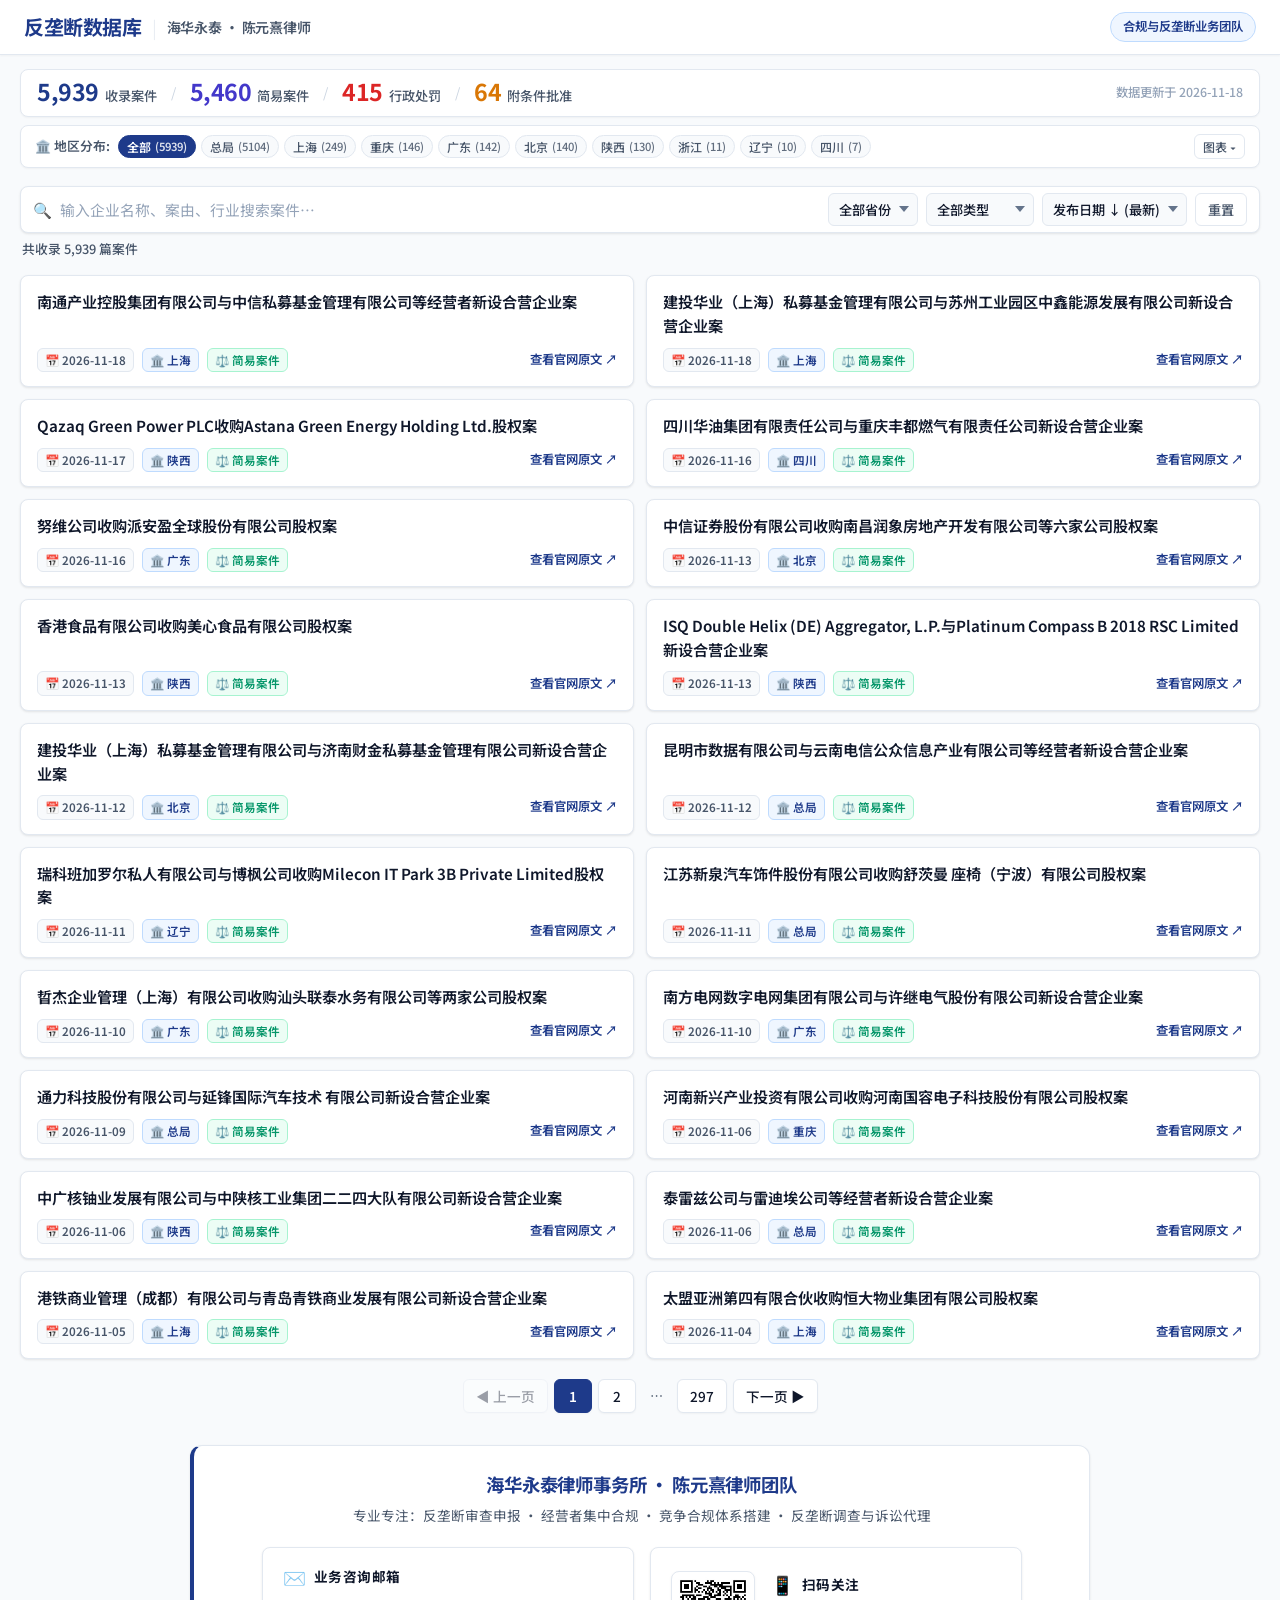
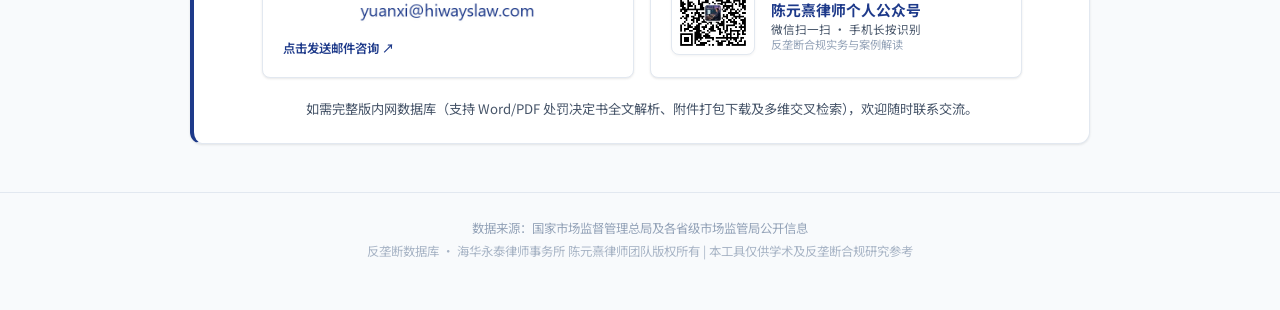
==== commit a485d6c9: "Auto-deploy from samr-viewer 2026-11-20 04:04 UTC" ====
--- a/index.html
+++ b/index.html
@@ -13,7 +13,7 @@
         href="https://fonts.googleapis.com/css2?family=Inter:wght@400;500;600;700&family=Noto+Sans+SC:wght@400;500;600;700&display=swap"
         rel="stylesheet">
     <!-- 加入版本时间戳参数强制破除浏览器对样式表的缓存 -->
-    <link rel="stylesheet" href="style.css?v=20261119_v5">
+    <link rel="stylesheet" href="style.css?v=20261120_v1">
     <!-- 关键布局内联兜底：保证无论浏览器是否缓存外部CSS，均100%生效全屏自适应与紧凑排版 -->
     <style>
         .header-inner, .main-container, .footer {
@@ -39,18 +39,18 @@
 </head>
 
 <body>
-    <!-- 顶部导航与团队背书 -->
+    <!-- 顶部导航与团队背书 (无天平，第一行单行化展示) -->
     <header class="header">
         <div class="header-inner">
             <div class="logo">
-                <span class="logo-icon">⚖️</span>
                 <div class="logo-text">
-                    <h1>反垄断数据库</h1>
-                    <p class="subtitle">海华永泰 · 陈元熹律师</p>
+                    <h1 class="logo-title">反垄断数据库</h1>
+                    <span class="logo-divider">|</span>
+                    <span class="logo-sub">海华永泰 · 陈元熹律师</span>
                 </div>
             </div>
             <div class="header-badge">
-                <span class="lawyer-tag">海华永泰合规与反垄断业务团队</span>
+                <span class="lawyer-tag">合规与反垄断业务团队</span>
             </div>
         </div>
     </header>
@@ -140,11 +140,10 @@
         <!-- 5. 分页器 -->
         <div class="pagination" id="pagination"></div>
 
-        <!-- 6. 业务咨询与专业合作 Banner -->
+        <!-- 6. 业务咨询与专业合作 Banner (重构：无天平，邮箱不拉伸，微信改写个人公众号) -->
         <section class="upsell-banner" id="contact-banner">
             <div class="upsell-content">
-                <span class="upsell-icon">⚖️</span>
-                <h3>海华永泰律师事务所 · 陈元熹律师团队</h3>
+                <h3 class="team-title">海华永泰律师事务所 · 陈元熹律师团队</h3>
                 <p class="upsell-tagline">专业专注：反垄断审查申报 · 经营者集中合规 · 竞争合规体系搭建 · 反垄断调查与诉讼代理</p>
                 
                 <div class="contact-channels">
@@ -155,26 +154,26 @@
                             <span class="channel-title">业务咨询邮箱</span>
                         </div>
                         <div class="channel-card-body">
-                            <img src="email.png?v=20261119" alt="yuanxi@hiwayslaw.com" class="email-img">
+                            <img src="email.png?v=20261120" alt="yuanxi@hiwayslaw.com" class="email-img">
+                        </div>
+                        <div class="email-action-row">
                             <span class="email-action-hint">点击发送邮件咨询 ↗</span>
-                        </div>
-                        <div class="channel-card-footer">
-                            <span class="shield-badge">🛡️ 已启用防爬虫安全防护</span>
                         </div>
                     </div>
 
                     <!-- 微信公众号二维码卡片 -->
                     <div class="contact-channel-card wechat-channel-card" id="wechat-qr-card">
                         <div class="wechat-qr-box">
-                            <img src="wechat-qr.jpg?v=20261119" alt="陈元熹律师微信公众号二维码" class="wechat-qr-img">
+                            <img src="wechat-qr.jpg?v=20261120" alt="陈元熹律师个人公众号二维码" class="wechat-qr-img">
                         </div>
                         <div class="wechat-info">
                             <div class="channel-card-header">
                                 <span class="channel-icon">📱</span>
-                                <span class="channel-title">官方微信公众号</span>
+                                <span class="channel-title">扫码关注</span>
                             </div>
-                            <p class="wechat-desc">扫码关注 <strong>陈元熹律师团队</strong></p>
-                            <span class="wechat-hint">微信扫一扫 · 获取反垄断前沿资讯与案例合规解读</span>
+                            <p class="wechat-desc"><strong>陈元熹律师个人公众号</strong></p>
+                            <span class="wechat-hint">微信扫一扫 · 手机长按识别</span>
+                            <span class="wechat-subhint">反垄断合规实务与案例解读</span>
                         </div>
                     </div>
                 </div>
--- a/style.css
+++ b/style.css
@@ -91,24 +91,37 @@
     text-decoration: none;
 }
 
-.logo-icon {
-    font-size: 28px;
-    line-height: 1;
-}
-
-.logo-text h1 {
+.logo-text {
+    display: flex;
+    align-items: center;
+    gap: 10px;
+    flex-wrap: wrap;
+}
+
+.logo-title {
     font-size: 1.25rem;
     font-weight: 700;
     color: var(--accent-blue);
     letter-spacing: -0.02em;
     line-height: 1.2;
-}
-
-.subtitle {
-    font-size: 0.8rem;
-    color: var(--text-secondary);
-    font-weight: 500;
-    margin-top: 2px;
+    margin: 0;
+    white-space: nowrap;
+}
+
+.logo-divider {
+    color: var(--border);
+    font-weight: 300;
+    font-size: 1.15rem;
+    line-height: 1;
+    user-select: none;
+}
+
+.logo-sub {
+    font-size: 0.875rem;
+    color: var(--text-secondary);
+    font-weight: 600;
+    letter-spacing: -0.01em;
+    white-space: nowrap;
 }
 
 .header-badge {
@@ -704,17 +717,13 @@
     margin: 0 auto;
 }
 
-.upsell-icon {
-    font-size: 2rem;
-    display: block;
-    margin-bottom: 8px;
-}
-
-.upsell-content h3 {
+.upsell-content h3,
+.upsell-content .team-title {
     font-size: 1.15rem;
     color: var(--accent-blue);
     font-weight: 700;
     margin-bottom: 6px;
+    letter-spacing: -0.01em;
 }
 
 .upsell-tagline {
@@ -736,7 +745,7 @@
     background: #ffffff;
     border: 1px solid var(--border);
     border-radius: var(--radius-md);
-    padding: 16px 18px;
+    padding: 18px 20px;
     box-shadow: var(--shadow-sm);
     display: flex;
     flex-direction: column;
@@ -764,7 +773,8 @@
 }
 
 .channel-icon {
-    font-size: 1.25rem;
+    font-size: 1.15rem;
+    line-height: 1;
 }
 
 .channel-title {
@@ -778,36 +788,35 @@
 .channel-card-body {
     display: flex;
     flex-direction: column;
-    gap: 8px;
-    margin-bottom: 12px;
+    gap: 4px;
+    margin: 2px 0 10px;
 }
 
 .email-img {
-    height: 22px;
+    height: 24px;
     width: auto;
     max-width: 100%;
+    object-fit: contain;
     display: inline-block;
     filter: drop-shadow(0 1px 1px rgba(0, 0, 0, 0.05));
+}
+
+.email-action-row {
+    margin-top: auto;
 }
 
 .email-action-hint {
     font-size: 0.775rem;
     font-weight: 600;
     color: var(--accent-blue);
-}
-
-.channel-card-footer {
-    border-top: 1px dashed var(--border);
-    padding-top: 8px;
-    margin-top: auto;
-}
-
-.shield-badge {
-    font-size: 0.7rem;
-    color: var(--text-muted);
     display: inline-flex;
     align-items: center;
-    gap: 4px;
+    gap: 2px;
+}
+
+.email-channel-card:hover .email-action-hint {
+    color: #1d4ed8;
+    text-decoration: underline;
 }
 
 .wechat-channel-card {
@@ -819,23 +828,23 @@
 
 .wechat-qr-box {
     flex-shrink: 0;
-    width: 88px;
-    height: 88px;
+    width: 84px;
+    height: 84px;
     background: #ffffff;
     border: 1px solid var(--border);
     border-radius: 8px;
-    padding: 4px;
+    padding: 3px;
     display: flex;
     align-items: center;
     justify-content: center;
-    box-shadow: 0 2px 4px rgba(0, 0, 0, 0.04);
+    box-shadow: 0 1px 3px rgba(0, 0, 0, 0.05);
 }
 
 .wechat-qr-img {
     width: 100%;
     height: 100%;
     object-fit: cover;
-    border-radius: 4px;
+    border-radius: 5px;
     display: block;
 }
 
@@ -847,24 +856,30 @@
 }
 
 .wechat-info .channel-card-header {
-    margin-bottom: 4px;
+    margin-bottom: 2px;
 }
 
 .wechat-desc {
-    font-size: 0.825rem;
-    color: var(--text-secondary);
-    margin: 2px 0 4px;
+    font-size: 0.925rem;
+    color: var(--accent-blue);
+    margin: 2px 0;
+    line-height: 1.3;
+}
+
+.wechat-desc strong {
+    font-weight: 700;
+}
+
+.wechat-hint {
+    font-size: 0.725rem;
+    color: var(--text-secondary);
     line-height: 1.4;
 }
 
-.wechat-desc strong {
-    color: var(--accent-blue);
-}
-
-.wechat-hint {
+.wechat-subhint {
     font-size: 0.7rem;
     color: var(--text-muted);
-    line-height: 1.4;
+    line-height: 1.3;
 }
 
 .upsell-desc {
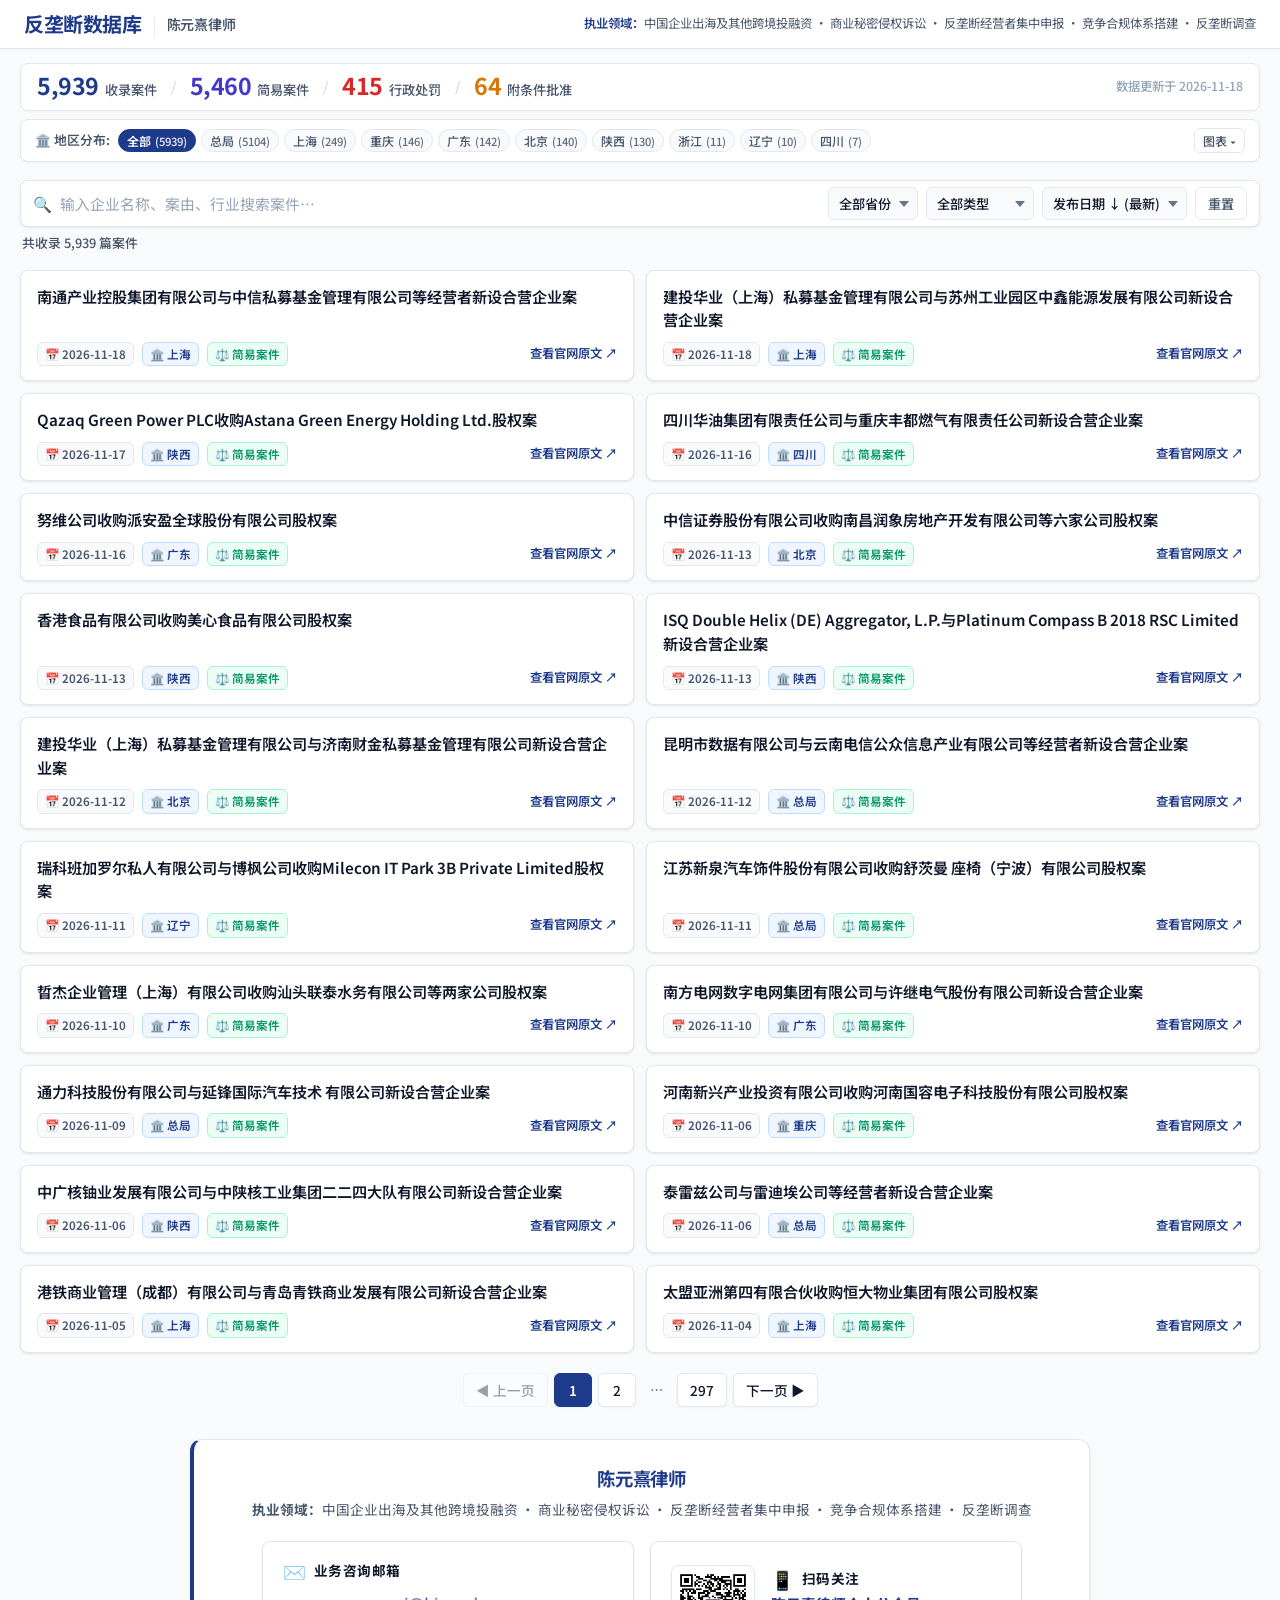
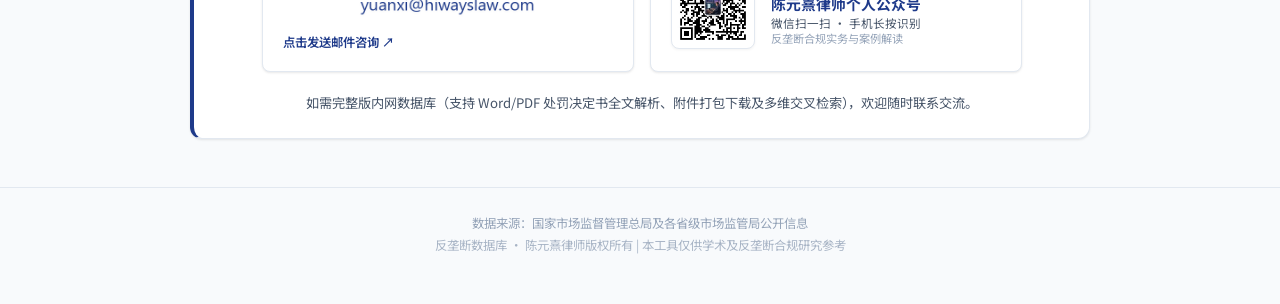
==== commit db2c5cf5: "Auto-deploy from samr-viewer 2026-11-20 07:01 UTC" ====
--- a/index.html
+++ b/index.html
@@ -4,9 +4,9 @@
 <head>
     <meta charset="UTF-8">
     <meta name="viewport" content="width=device-width, initial-scale=1.0">
-    <meta name="description" content="反垄断数据库 — 海华永泰律师事务所 陈元熹律师团队倾力打造，全量收录国家市场监督管理总局及各省市反垄断执法、简易案件、行政处罚信息">
+    <meta name="description" content="反垄断数据库 — 陈元熹律师倾力打造，全量收录国家市场监督管理总局及各省市反垄断执法、简易案件、行政处罚信息">
     <meta name="format-detection" content="telephone=no">
-    <title>反垄断数据库 | 海华永泰 陈元熹律师</title>
+    <title>反垄断数据库 | 陈元熹律师</title>
     <link rel="preconnect" href="https://fonts.googleapis.com">
     <link rel="preconnect" href="https://fonts.gstatic.com" crossorigin>
     <link
@@ -39,18 +39,20 @@
 </head>
 
 <body>
-    <!-- 顶部导航与团队背书 (无天平，第一行单行化展示) -->
+    <!-- 顶部导航与执业领域背书 (单行化，保留陈元熹律师，展示最新执业领域) -->
     <header class="header">
         <div class="header-inner">
             <div class="logo">
                 <div class="logo-text">
                     <h1 class="logo-title">反垄断数据库</h1>
                     <span class="logo-divider">|</span>
-                    <span class="logo-sub">海华永泰 · 陈元熹律师</span>
+                    <span class="logo-sub">陈元熹律师</span>
                 </div>
             </div>
             <div class="header-badge">
-                <span class="lawyer-tag">合规与反垄断业务团队</span>
+                <div class="header-practice-areas">
+                    <span class="practice-label">执业领域：</span>中国企业出海及其他跨境投融资 · 商业秘密侵权诉讼 · 反垄断经营者集中申报 · 竞争合规体系搭建 · 反垄断调查
+                </div>
             </div>
         </div>
     </header>
@@ -140,11 +142,11 @@
         <!-- 5. 分页器 -->
         <div class="pagination" id="pagination"></div>
 
-        <!-- 6. 业务咨询与专业合作 Banner (重构：无天平，邮箱不拉伸，微信改写个人公众号) -->
+        <!-- 6. 业务咨询与专业合作 Banner (重构：陈元熹律师个人执业品牌展示与业务咨询) -->
         <section class="upsell-banner" id="contact-banner">
             <div class="upsell-content">
-                <h3 class="team-title">海华永泰律师事务所 · 陈元熹律师团队</h3>
-                <p class="upsell-tagline">专业专注：反垄断审查申报 · 经营者集中合规 · 竞争合规体系搭建 · 反垄断调查与诉讼代理</p>
+                <h3 class="team-title">陈元熹律师</h3>
+                <p class="upsell-tagline"><strong>执业领域：</strong>中国企业出海及其他跨境投融资 · 商业秘密侵权诉讼 · 反垄断经营者集中申报 · 竞争合规体系搭建 · 反垄断调查</p>
                 
                 <div class="contact-channels">
                     <!-- 邮箱联系卡片 -->
@@ -186,7 +188,7 @@
     <!-- 底栏 -->
     <footer class="footer">
         <p>数据来源：国家市场监督管理总局及各省级市场监管局公开信息</p>
-        <p class="footer-disclaimer">反垄断数据库 · 海华永泰律师事务所 陈元熹律师团队版权所有 | 本工具仅供学术及反垄断合规研究参考</p>
+        <p class="footer-disclaimer">反垄断数据库 · 陈元熹律师版权所有 | 本工具仅供学术及反垄断合规研究参考</p>
     </footer>
 
     <script src="app.js?v=20261119_v2"></script>
--- a/style.css
+++ b/style.css
@@ -1,6 +1,6 @@
 /* ==========================================================================
    SAMR Public Viewer — Responsive White & Indigo Design
-   反垄断数据库 | 海华永泰 陈元熹律师团队
+   反垄断数据库 | 陈元熹律师
    ========================================================================== */
 
 :root {
@@ -127,6 +127,18 @@
 .header-badge {
     display: flex;
     align-items: center;
+}
+
+.header-practice-areas {
+    font-size: 0.775rem;
+    color: var(--text-secondary);
+    line-height: 1.4;
+    text-align: right;
+}
+
+.header-practice-areas .practice-label {
+    color: var(--accent-blue);
+    font-weight: 600;
 }
 
 .lawyer-tag {
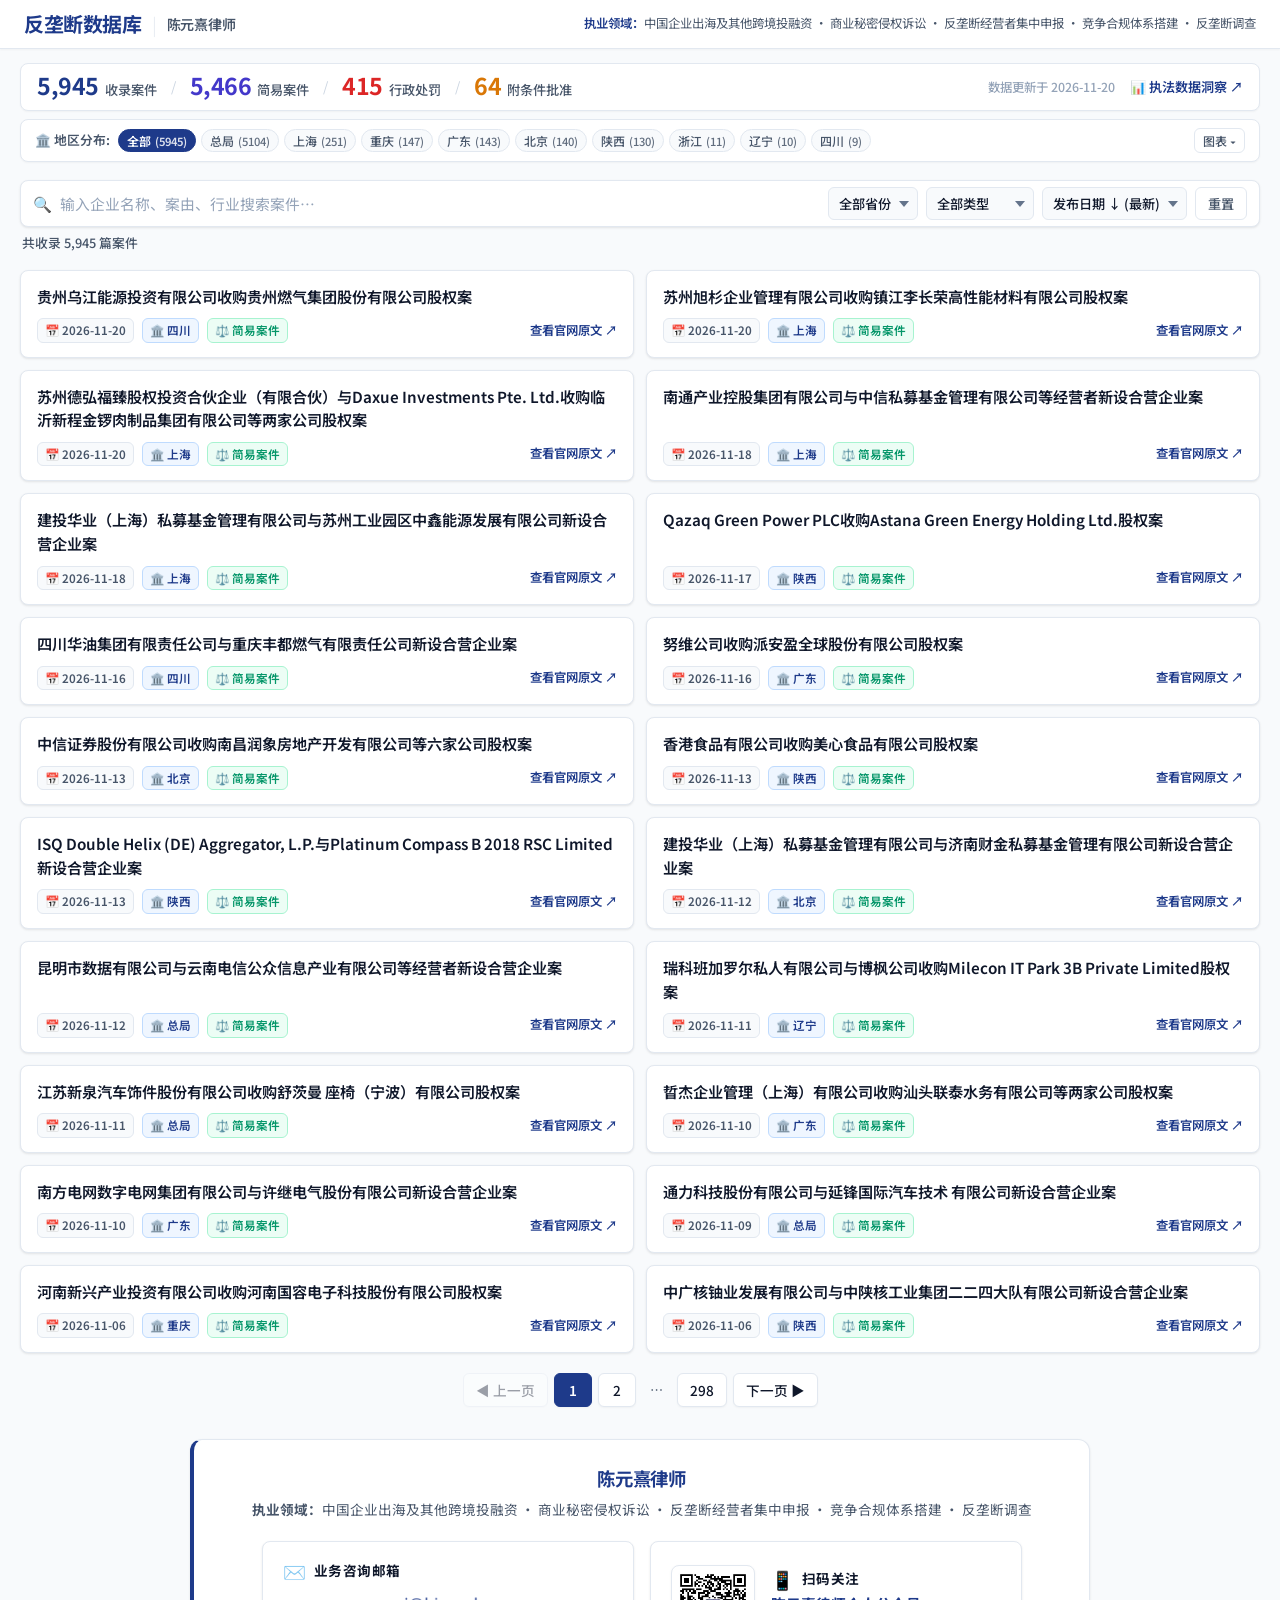
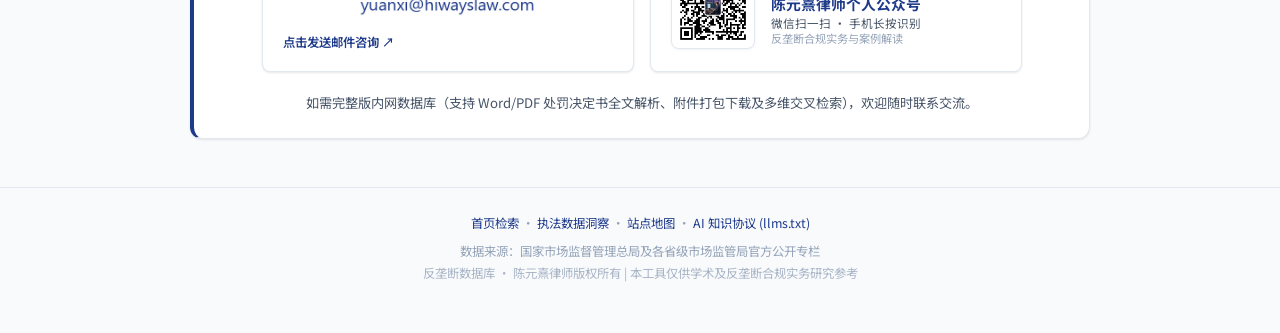
==== commit b212fff6: "Auto-deploy from samr-viewer 2026-11-21 08:38 UTC" ====
--- a/index.html
+++ b/index.html
@@ -6,7 +6,48 @@
     <meta name="viewport" content="width=device-width, initial-scale=1.0">
     <meta name="description" content="反垄断数据库 — 陈元熹律师倾力打造，全量收录国家市场监督管理总局及各省市反垄断执法、简易案件、行政处罚信息">
     <meta name="format-detection" content="telephone=no">
+    <link rel="canonical" href="https://samr.yuanxi.net/">
     <title>反垄断数据库 | 陈元熹律师</title>
+    <script type="application/ld+json">
+    {
+      "@context": "https://schema.org",
+      "@graph": [
+        {
+          "@type": "WebSite",
+          "@id": "https://samr.yuanxi.net/#website",
+          "url": "https://samr.yuanxi.net/",
+          "name": "SAMR 反垄断案件数据库",
+          "description": "由陈元熹律师维护的中国反垄断执法全量开源智库与合规实务检索平台，收录5,939篇全国反垄断案件。",
+          "publisher": {
+            "@type": "Attorney",
+            "@id": "https://samr.yuanxi.net/#attorney",
+            "name": "陈元熹律师",
+            "url": "https://samr.yuanxi.net",
+            "email": "yuanxi@hiwayslaw.com",
+            "knowsAbout": [
+              "中国企业出海及其他跨境投融资",
+              "商业秘密侵权诉讼",
+              "反垄断经营者集中申报",
+              "竞争合规体系搭建",
+              "反垄断调查应对与行政救济"
+            ]
+          }
+        },
+        {
+          "@type": "Dataset",
+          "@id": "https://samr.yuanxi.net/#dataset",
+          "name": "国家市场监督管理总局及受托省局反垄断执法案件全量数据集",
+          "description": "涵盖中国反垄断执法历年简易案件、行政处罚决定书（100%正文与附件归档）及附条件批准案件的权威开源数据集合。",
+          "url": "https://samr.yuanxi.net/",
+          "temporalCoverage": "2013/2026",
+          "spatialCoverage": "China",
+          "creator": {
+            "@id": "https://samr.yuanxi.net/#attorney"
+          }
+        }
+      ]
+    }
+    </script>
     <link rel="preconnect" href="https://fonts.googleapis.com">
     <link rel="preconnect" href="https://fonts.gstatic.com" crossorigin>
     <link
@@ -81,7 +122,10 @@
                     <span class="metric-val cat-ftj" id="stat-ftj">—</span>
                     <span class="metric-name">附条件批准</span>
                 </div>
-                <div class="metric-updated">数据更新于 <span id="stat-updated">—</span></div>
+                <div class="metric-updated">
+                    数据更新于 <span id="stat-updated">—</span>
+                    <a href="insights.html" style="margin-left: 12px; font-size: 0.82rem; color: var(--accent-blue); text-decoration: none; font-weight: 600; display: inline-flex; align-items: center; gap: 3px;">📊 执法数据洞察 ↗</a>
+                </div>
             </div>
 
             <!-- 2. 省份紧凑胶囊快速筛选 (横向紧凑微徽章，秒级直达过滤) -->
@@ -187,8 +231,14 @@
 
     <!-- 底栏 -->
     <footer class="footer">
-        <p>数据来源：国家市场监督管理总局及各省级市场监管局公开信息</p>
-        <p class="footer-disclaimer">反垄断数据库 · 陈元熹律师版权所有 | 本工具仅供学术及反垄断合规研究参考</p>
+        <p style="margin-bottom: 6px;">
+            <a href="index.html" style="color: var(--accent-blue); text-decoration: none;">首页检索</a> · 
+            <a href="insights.html" style="color: var(--accent-blue); text-decoration: none;">执法数据洞察</a> · 
+            <a href="sitemap.xml" style="color: var(--accent-blue); text-decoration: none;">站点地图</a> · 
+            <a href="llms.txt" style="color: var(--accent-blue); text-decoration: none;">AI 知识协议 (llms.txt)</a>
+        </p>
+        <p>数据来源：国家市场监督管理总局及各省级市场监管局官方公开专栏</p>
+        <p class="footer-disclaimer">反垄断数据库 · 陈元熹律师版权所有 | 本工具仅供学术及反垄断合规实务研究参考</p>
     </footer>
 
     <script src="app.js?v=20261119_v2"></script>
